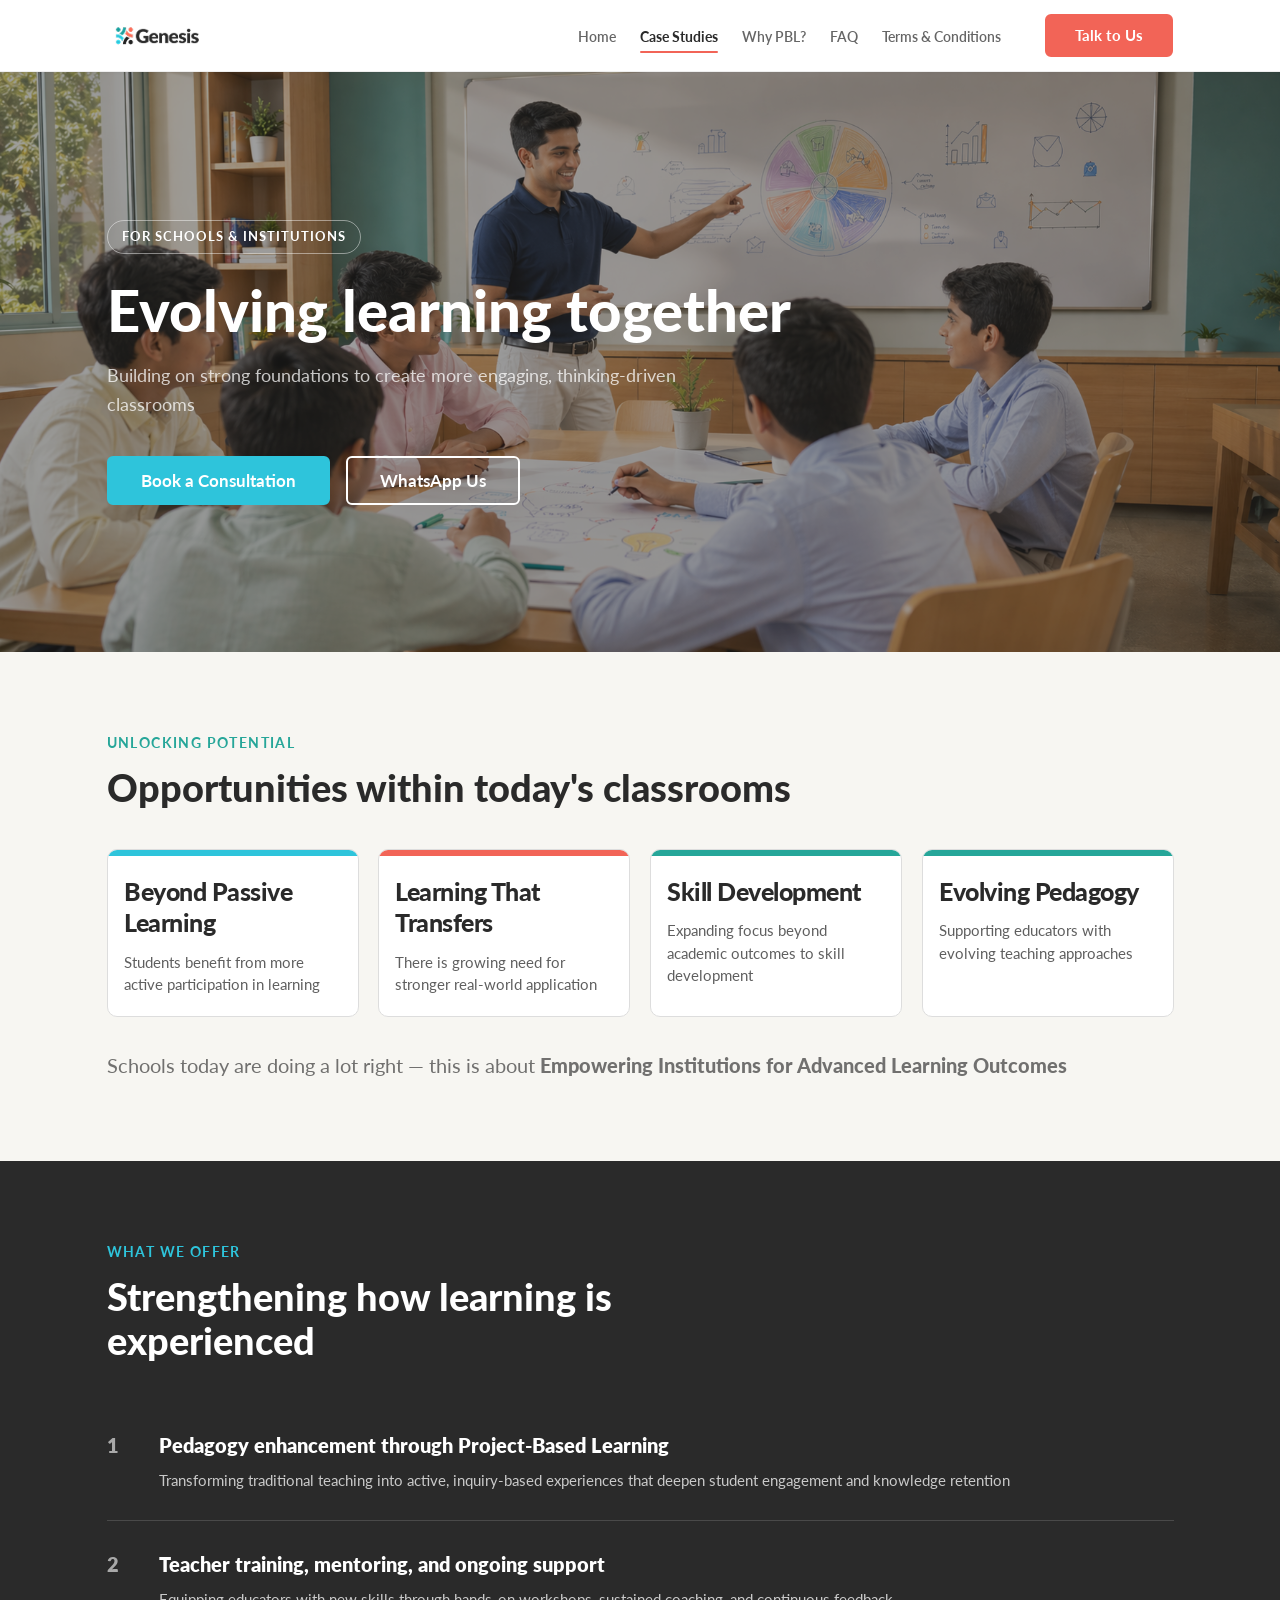
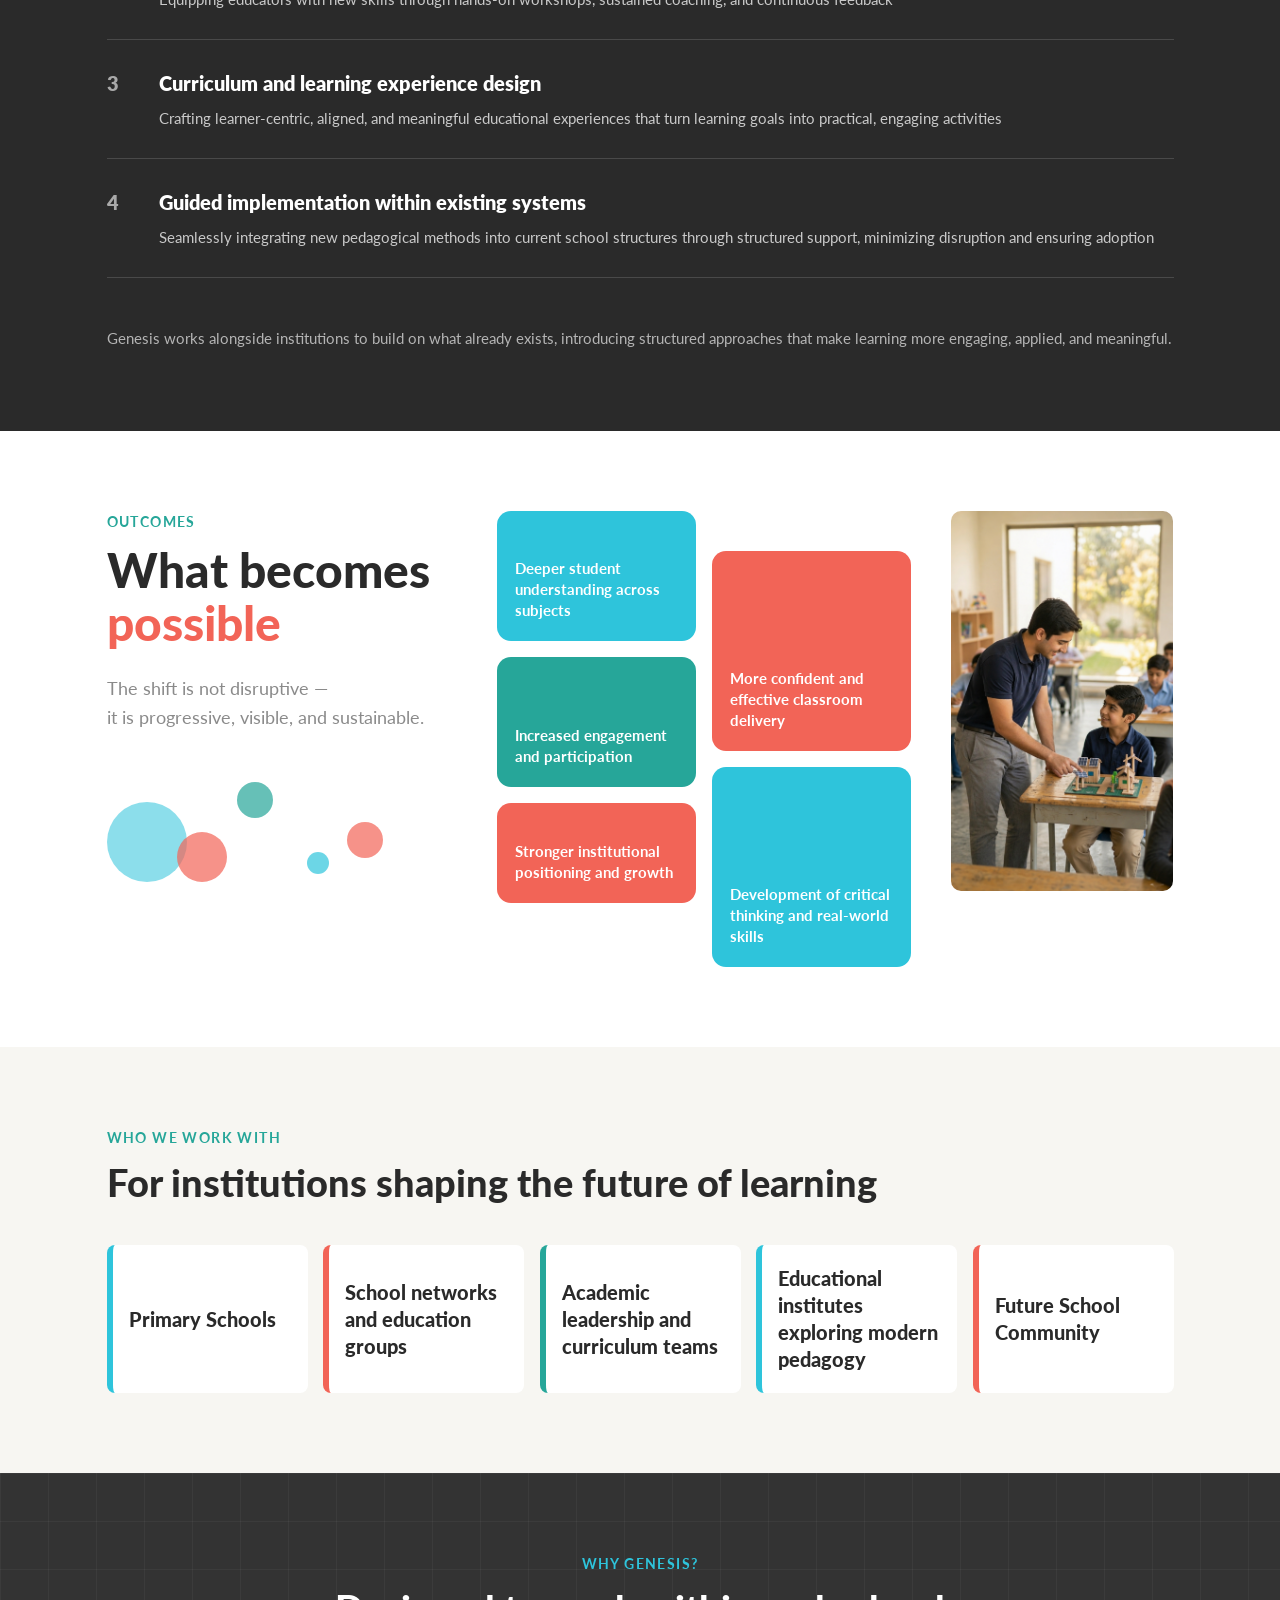
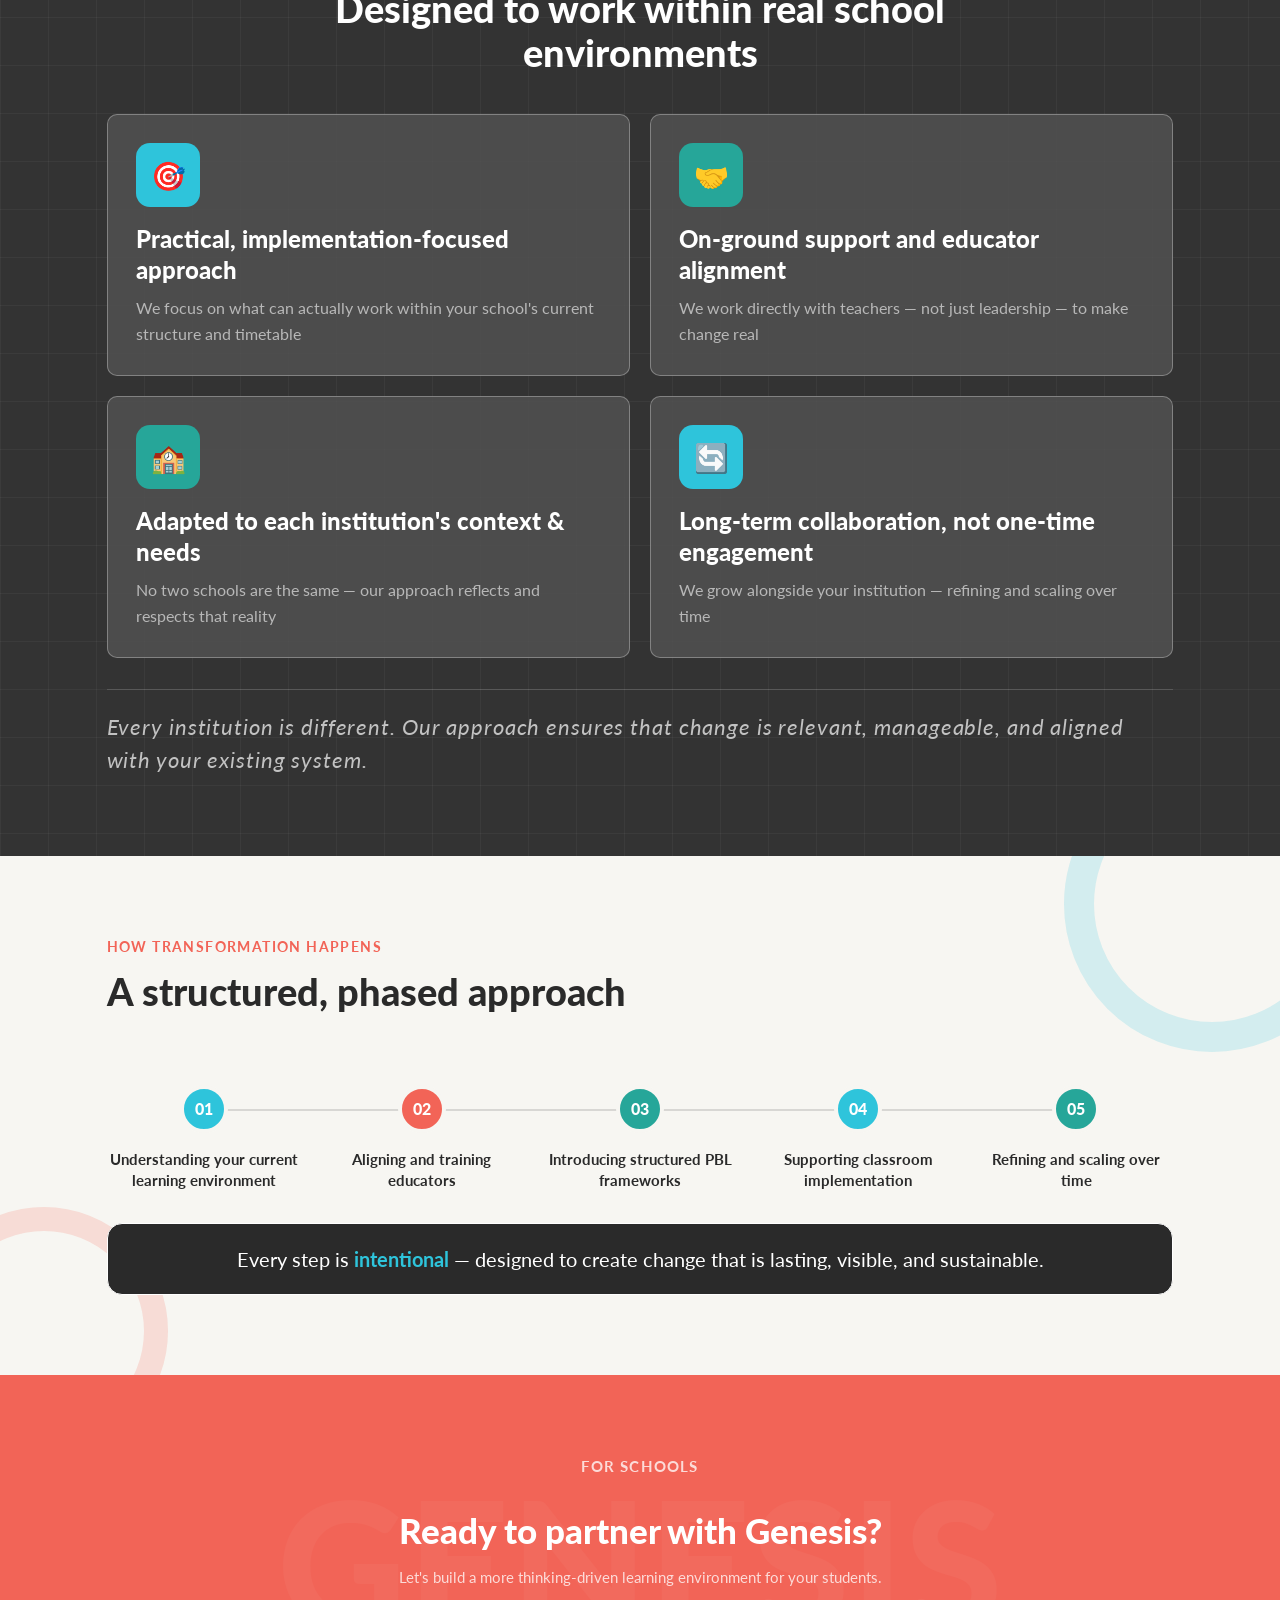
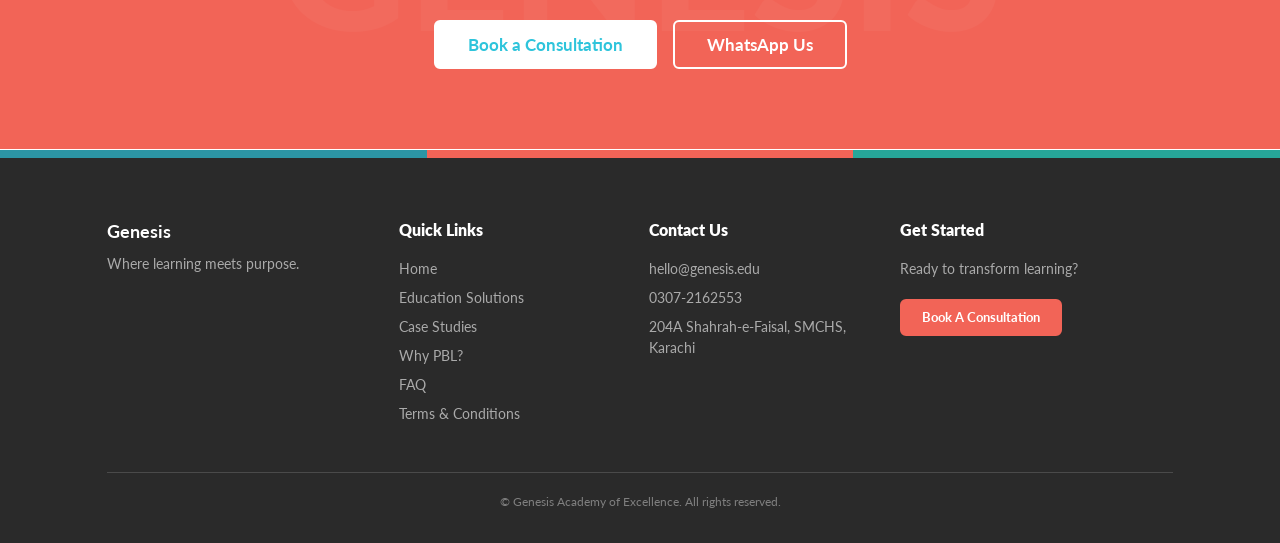
==== case-studies.html @ 592521dc "Initial commit: Genesis Education marketing site Static HTML/CSS/JS site downloaded from Hostinger d" ====
<!DOCTYPE html>
<html lang="en">
<head>
  <meta charset="UTF-8">
  <meta name="viewport" content="width=device-width, initial-scale=1">
  <title>Case Studies | Genesis Education</title>
  <meta name="description" content="See how Genesis Education partners with schools to transform learning through structured, project-based methodologies.">
  <link rel="icon" href="assets/images/favicon.svg" type="image/svg+xml">
  <link rel="preconnect" href="https://fonts.googleapis.com">
  <link rel="preconnect" href="https://fonts.gstatic.com" crossorigin>
  <link href="https://fonts.googleapis.com/css2?family=Lato:ital,wght@0,300;0,400;0,700;0,900;1,400&display=swap" rel="stylesheet">
  <link rel="stylesheet" href="css/styles.css">
</head>
<body>

<!-- ── NAVIGATION ── -->
<header class="site-header">
  <nav class="nav" aria-label="Main navigation">
    <a class="nav__logo" href="index.html"><img src="assets/images/logo.png" alt="Genesis Education" class="nav__logo-img"></a>
    <button class="nav__toggle" aria-label="Toggle navigation" aria-expanded="false">
      <span></span><span></span><span></span>
    </button>
    <ul class="nav__links">
      <li><a href="index.html">Home</a></li>
      <li><a href="case-studies.html" aria-current="page">Case Studies</a></li>
      <li><a href="why-pbl.html">Why PBL?</a></li>
      <li><a href="faq.html">FAQ</a></li>
      <li><a href="terms.html">Terms &amp; Conditions</a></li>
    </ul>
    <a class="btn btn--coral nav__cta" href="contact.html">Talk to Us</a>
  </nav>
</header>

<main>

  <!-- ── HERO ── -->
  <section class="hero">
    <img class="hero__bg" src="assets/images/case-studies-hero.jpg" alt="">
    <div class="hero__content">
      <span class="hero__badge">FOR SCHOOLS &amp; INSTITUTIONS</span>
      <h1 class="hero__title">Evolving learning together</h1>
      <p class="hero__subtitle">
        Building on strong foundations to create more engaging, thinking-driven classrooms
      </p>
      <div class="hero__actions">
        <a href="contact.html" class="btn btn--teal btn--lg">Book a Consultation</a>
        <a href="https://wa.me/923072162553" target="_blank" rel="noopener" class="btn btn--outline btn--lg">WhatsApp Us</a>
      </div>
    </div>
  </section>

  <!-- ── UNLOCKING POTENTIAL ── -->
  <section class="section section--off-white">
    <span class="overline overline--deep-teal">UNLOCKING POTENTIAL</span>
    <h2>Opportunities within today's classrooms</h2>
    <div class="unlocking-grid">
      <div class="unlocking-card">
        <div class="unlocking-card__stripe unlocking-card__stripe--teal"></div>
        <div class="unlocking-card__body">
          <h3>Beyond Passive Learning</h3>
          <p>Students benefit from more active participation in learning</p>
        </div>
      </div>
      <div class="unlocking-card">
        <div class="unlocking-card__stripe unlocking-card__stripe--coral"></div>
        <div class="unlocking-card__body">
          <h3>Learning That Transfers</h3>
          <p>There is growing need for stronger real-world application</p>
        </div>
      </div>
      <div class="unlocking-card">
        <div class="unlocking-card__stripe unlocking-card__stripe--green"></div>
        <div class="unlocking-card__body">
          <h3>Skill Development</h3>
          <p>Expanding focus beyond academic outcomes to skill development</p>
        </div>
      </div>
      <div class="unlocking-card">
        <div class="unlocking-card__stripe unlocking-card__stripe--green"></div>
        <div class="unlocking-card__body">
          <h3>Evolving Pedagogy</h3>
          <p>Supporting educators with evolving teaching approaches</p>
        </div>
      </div>
    </div>
    <p class="unlocking-caption">
      Schools today are doing a lot right — this is about <strong>Empowering Institutions for Advanced Learning Outcomes</strong>
    </p>
  </section>

  <!-- ── WHAT WE OFFER ── -->
  <section class="section section--dark">
    <span class="overline overline--teal">WHAT WE OFFER</span>
    <h2 style="color:var(--white);max-width:560px;">Strengthening how learning is experienced</h2>
    <div class="offers-list" style="margin-top:2.5rem;">
      <div class="offer-item">
        <span class="offer-item__num">1</span>
        <div>
          <p class="offer-item__title">Pedagogy enhancement through Project-Based Learning</p>
          <p class="offer-item__body">Transforming traditional teaching into active, inquiry-based experiences that deepen student engagement and knowledge retention</p>
        </div>
      </div>
      <div class="offer-item">
        <span class="offer-item__num">2</span>
        <div>
          <p class="offer-item__title">Teacher training, mentoring, and ongoing support</p>
          <p class="offer-item__body">Equipping educators with new skills through hands-on workshops, sustained coaching, and continuous feedback</p>
        </div>
      </div>
      <div class="offer-item">
        <span class="offer-item__num">3</span>
        <div>
          <p class="offer-item__title">Curriculum and learning experience design</p>
          <p class="offer-item__body">Crafting learner-centric, aligned, and meaningful educational experiences that turn learning goals into practical, engaging activities</p>
        </div>
      </div>
      <div class="offer-item">
        <span class="offer-item__num">4</span>
        <div>
          <p class="offer-item__title">Guided implementation within existing systems</p>
          <p class="offer-item__body">Seamlessly integrating new pedagogical methods into current school structures through structured support, minimizing disruption and ensuring adoption</p>
        </div>
      </div>
    </div>
    <p class="offers-footer">
      Genesis works alongside institutions to build on what already exists, introducing structured approaches that make learning more engaging, applied, and meaningful.
    </p>
  </section>

  <!-- ── OUTCOMES ── -->
  <section class="section cs-outcomes">
    <div class="cs-outcomes-grid">

      <!-- LEFT: heading + description + decorative dots -->
      <div class="cs-outcomes-intro">
        <span class="overline overline--deep-teal">OUTCOMES</span>
        <h2>What becomes</h2>
        <h2 class="text-coral">possible</h2>
        <p class="cs-outcomes-intro__sub">
          The shift is not disruptive —<br>it is progressive, visible, and sustainable.
        </p>
        <div class="cs-outcomes-dots" aria-hidden="true">
          <span class="cs-dot cs-dot--teal cs-dot--lg"></span>
          <span class="cs-dot cs-dot--coral cs-dot--md"></span>
          <span class="cs-dot cs-dot--green cs-dot--sm"></span>
          <span class="cs-dot cs-dot--teal cs-dot--xs"></span>
          <span class="cs-dot cs-dot--coral cs-dot--sm"></span>
        </div>
      </div>

      <!-- MIDDLE: 2-col staggered asymmetric tile grid -->
      <div class="cs-outcomes-tiles">
        <div class="cs-tile-col">
          <div class="cs-tile cs-tile--teal cs-tile--short">
            <p>Deeper student understanding across subjects</p>
          </div>
          <div class="cs-tile cs-tile--green cs-tile--short">
            <p>Increased engagement and participation</p>
          </div>
          <div class="cs-tile cs-tile--coral cs-tile--tiny">
            <p>Stronger institutional positioning and growth</p>
          </div>
        </div>
        <div class="cs-tile-col cs-tile-col--offset">
          <div class="cs-tile cs-tile--coral cs-tile--tall">
            <p>More confident and effective classroom delivery</p>
          </div>
          <div class="cs-tile cs-tile--teal cs-tile--tall">
            <p>Development of critical thinking and real-world skills</p>
          </div>
        </div>
      </div>

      <!-- RIGHT: photo -->
      <div class="cs-outcomes-photo">
        <img src="assets/images/outcomes-photo.jpg" alt="Students working collaboratively in a project-based learning classroom">
      </div>

    </div>
  </section>

  <!-- ── WHO WE WORK WITH ── -->
  <section class="section section--off-white">
    <span class="overline overline--deep-teal">WHO WE WORK WITH</span>
    <h2>For institutions shaping the future of learning</h2>
    <div class="who-grid">
      <div class="who-card who-card--teal">
        <h3>Primary Schools</h3>
      </div>
      <div class="who-card who-card--coral">
        <h3>School networks and education groups</h3>
      </div>
      <div class="who-card who-card--green">
        <h3>Academic leadership and curriculum teams</h3>
      </div>
      <div class="who-card who-card--teal">
        <h3>Educational institutes exploring modern pedagogy</h3>
      </div>
      <div class="who-card who-card--coral">
        <h3>Future School Community</h3>
      </div>
    </div>
  </section>

  <!-- ── WHY GENESIS? ── -->
  <section class="section wg-section">
    <div class="wg-section__inner">
      <div class="wg-section__head">
        <span class="overline overline--teal">WHY GENESIS?</span>
        <h2>Designed to work within real school environments</h2>
      </div>
      <div class="why-genesis-dark">
        <div class="wg-dark-card">
          <div class="wg-dark-icon wg-dark-icon--teal">🎯</div>
          <p class="wg-dark-card__title">Practical, implementation-focused approach</p>
          <p class="wg-dark-card__body">We focus on what can actually work within your school's current structure and timetable</p>
        </div>
        <div class="wg-dark-card">
          <div class="wg-dark-icon wg-dark-icon--green">🤝</div>
          <p class="wg-dark-card__title">On-ground support and educator alignment</p>
          <p class="wg-dark-card__body">We work directly with teachers — not just leadership — to make change real</p>
        </div>
        <div class="wg-dark-card">
          <div class="wg-dark-icon wg-dark-icon--green">🏫</div>
          <p class="wg-dark-card__title">Adapted to each institution's context &amp; needs</p>
          <p class="wg-dark-card__body">No two schools are the same — our approach reflects and respects that reality</p>
        </div>
        <div class="wg-dark-card">
          <div class="wg-dark-icon wg-dark-icon--teal">🔄</div>
          <p class="wg-dark-card__title">Long-term collaboration, not one-time engagement</p>
          <p class="wg-dark-card__body">We grow alongside your institution — refining and scaling over time</p>
        </div>
      </div>
      <p class="why-genesis-dark-footer">
        Every institution is different. Our approach ensures that change is relevant, manageable, and aligned with your existing system.
      </p>
    </div>
  </section>

  <!-- ── HOW TRANSFORMATION HAPPENS ── -->
  <section class="section phases-section">
    <span class="phases-deco phases-deco--tl" aria-hidden="true"></span>
    <span class="phases-deco phases-deco--br" aria-hidden="true"></span>
    <div class="phases-section__inner">
      <span class="overline overline--coral">HOW TRANSFORMATION HAPPENS</span>
      <h2>A structured, phased approach</h2>
      <div class="phases-timeline">
        <span class="phases-line" aria-hidden="true"></span>
        <div class="phase">
          <div class="phase__circle phase__circle--teal">01</div>
          <p class="phase__text">Understanding your current learning environment</p>
        </div>
        <div class="phase">
          <div class="phase__circle phase__circle--coral">02</div>
          <p class="phase__text">Aligning and training educators</p>
        </div>
        <div class="phase">
          <div class="phase__circle phase__circle--green">03</div>
          <p class="phase__text">Introducing structured PBL frameworks</p>
        </div>
        <div class="phase">
          <div class="phase__circle phase__circle--teal">04</div>
          <p class="phase__text">Supporting classroom implementation</p>
        </div>
        <div class="phase">
          <div class="phase__circle phase__circle--green">05</div>
          <p class="phase__text">Refining and scaling over time</p>
        </div>
      </div>
      <div class="phases-footer">
        <p>Every step is <strong>intentional</strong> — designed to create change that is lasting, visible, and sustainable.</p>
      </div>
    </div>
  </section>

  <!-- ── CTA ── -->
  <section class="cta-banner">
    <span class="cta-banner__watermark" aria-hidden="true">GENESIS</span>
    <p class="cta-banner__label">FOR SCHOOLS</p>
    <h2>Ready to partner with Genesis?</h2>
    <p>Let's build a more thinking-driven learning environment for your students.</p>
    <div class="cta-banner__actions">
      <a href="contact.html" class="btn btn--white btn--lg">Book a Consultation</a>
      <a href="https://wa.me/923072162553" target="_blank" rel="noopener" class="btn btn--outline btn--lg">WhatsApp Us</a>
    </div>
  </section>

</main>

<!-- ── FOOTER ── -->
<footer class="footer">
  <div class="footer__stripe">
    <span class="footer__stripe-teal"></span>
    <span class="footer__stripe-coral"></span>
    <span class="footer__stripe-green"></span>
  </div>
  <div class="footer__inner">
    <div class="footer__brand">
      <strong>Genesis</strong>
      <p>Where learning meets purpose.</p>
    </div>
    <div class="footer__col">
      <h4>Quick Links</h4>
      <ul>
        <li><a href="index.html">Home</a></li>
        <li><a href="education-solutions.html">Education Solutions</a></li>
        <li><a href="case-studies.html">Case Studies</a></li>
        <li><a href="why-pbl.html">Why PBL?</a></li>
        <li><a href="faq.html">FAQ</a></li>
        <li><a href="terms.html">Terms &amp; Conditions</a></li>
      </ul>
    </div>
    <div class="footer__col">
      <h4>Contact Us</h4>
      <p>hello@genesis.edu</p>
      <p><a href="tel:+923072162553">0307-2162553</a></p>
      <p>204A Shahrah-e-Faisal, SMCHS, Karachi</p>
    </div>
    <div class="footer__col">
      <h4>Get Started</h4>
      <p>Ready to transform learning?</p>
      <a href="contact.html" class="btn btn--coral">Book A Consultation</a>
    </div>
  </div>
  <div class="footer__bottom">
    <hr>
    <p>© Genesis Academy of Excellence. All rights reserved.</p>
  </div>
</footer>

<script src="js/main.js"></script>
</body>
</html>
---- css/styles.css ----
/* ============================================================
   GENESIS EDUCATION — styles.css
   ============================================================ */

@import url('https://fonts.googleapis.com/css2?family=Lato:ital,wght@0,300;0,400;0,700;0,900;1,400&display=swap');

/* ---- DESIGN TOKENS ---- */
:root {
  --coral:      #F26457;
  --teal:       #2EC4DB;
  --deep-teal:  #26A699;
  --charcoal:   #2A2A2A;
  --off-white:  #F7F6F2;
  --white:      #FFFFFF;

  --font: 'Lato', sans-serif;
  --page-pad: clamp(20px, 8.33vw, 120px);
  --nav-h: 72px;
  --ease: cubic-bezier(0.16, 1, 0.3, 1);
  --transition: 0.25s var(--ease);
  --reveal-duration: 0.7s;

  --radius-sm:   6px;
  --radius-md:   8px;
  --radius-lg:   10px;
  --radius-xl:   12px;
  --radius-pill: 20px;
}

/* ---- RESET ---- */
*, *::before, *::after { box-sizing: border-box; margin: 0; padding: 0; }
html { scroll-behavior: smooth; }
body {
  font-family: var(--font);
  color: var(--charcoal);
  background: var(--white);
  line-height: 1.5;
  -webkit-font-smoothing: antialiased;
}
img { display: block; max-width: 100%; height: auto; }
a { text-decoration: none; color: inherit; }
ul, ol { list-style: none; }
button { cursor: pointer; background: none; border: none; font-family: inherit; }

/* ---- FOCUS ---- */
:focus-visible { outline: 3px solid var(--teal); outline-offset: 3px; border-radius: 3px; }

/* ---- REDUCED MOTION ---- */
@media (prefers-reduced-motion: reduce) {
  *, *::before, *::after { animation-duration: 0.01ms !important; transition-duration: 0.01ms !important; }
  html { scroll-behavior: auto; }
}

/* ============================================================
   SCROLL REVEAL + HOVER LIFT
   One consistent motion system, shared by every page via main.js
   ============================================================ */
.reveal {
  opacity: 0;
  transform: translateY(22px);
  transition: opacity var(--reveal-duration) var(--ease), transform var(--reveal-duration) var(--ease);
  will-change: opacity, transform;
}
.reveal.is-visible { opacity: 1; transform: translateY(0); }

/* Card-style blocks: consistent lift + shadow on hover, across all pages */
.offerings-card,
.step-box,
.falls-short-card,
.homepbl__card,
.outcome-tile,
.wg-col,
.wg-dark-card,
.connect-card,
.project-step,
.cs-tile,
.unlocking-card,
.who-card,
.hiw-step,
.popular-card {
  transition: transform var(--transition), box-shadow var(--transition);
}
.offerings-card:hover,
.step-box:hover,
.falls-short-card:hover,
.homepbl__card:hover,
.outcome-tile:hover,
.wg-col:hover,
.wg-dark-card:hover,
.connect-card:hover,
.project-step:hover,
.cs-tile:hover,
.unlocking-card:hover,
.who-card:hover,
.hiw-step:hover,
.popular-card:hover {
  transform: translateY(-4px);
  box-shadow: 0 12px 28px rgba(0,0,0,0.12);
}

/* ============================================================
   TYPOGRAPHY
   ============================================================ */
h1 { font-size: clamp(2.25rem, 4.5vw, 4rem); font-weight: 900; line-height: 1.1; }
h2 { font-size: clamp(1.75rem, 3vw, 2.75rem); font-weight: 900; line-height: 1.15; }
h3 { font-size: clamp(1.25rem, 2vw, 1.75rem); font-weight: 700; line-height: 1.25; }
h4 { font-size: 1.125rem; font-weight: 800; }

.overline {
  display: block;
  font-size: 0.875rem;
  font-weight: 700;
  letter-spacing: 0.1em;
  text-transform: uppercase;
  margin-bottom: 0.75rem;
}
.overline--coral     { color: var(--coral); }
.overline--teal      { color: var(--teal); }
.overline--deep-teal { color: var(--deep-teal); }
.overline--white     { color: rgba(255,255,255,0.65); }
.overline--white-full{ color: var(--white); }

.text-coral     { color: var(--coral); }
.text-teal      { color: var(--teal); }
.text-deep-teal { color: var(--deep-teal); }
.text-white     { color: var(--white); }
.text-muted     { opacity: 0.65; }

/* ============================================================
   LAYOUT
   ============================================================ */
.container   { max-width: 1440px; margin: 0 auto; padding: 0 var(--page-pad); }
.section     { padding: 80px var(--page-pad); }
.section--sm { padding: 60px var(--page-pad); }
.section--dark      { background: var(--charcoal); }
.section--off-white { background: var(--off-white); }
.section--teal      { background: var(--teal); }

.sec-hdr { margin-bottom: 2.5rem; }
.sec-hdr__accent { width: 60px; height: 4px; border-radius: 2px; margin: 1rem 0 1.5rem; }
.sec-hdr__accent--coral { background: var(--coral); }
.sec-hdr__accent--teal  { background: var(--teal); }
.sec-hdr__accent--green { background: var(--deep-teal); }

/* ============================================================
   BUTTONS
   ============================================================ */
.btn {
  display: inline-flex;
  align-items: center;
  justify-content: center;
  padding: 0.75rem 1.75rem;
  font-family: var(--font);
  font-weight: 700;
  font-size: 0.9375rem;
  border-radius: var(--radius-sm);
  border: 2px solid transparent;
  cursor: pointer;
  transition: opacity var(--transition), transform var(--transition);
  white-space: nowrap;
  line-height: 1;
}
.btn:hover  { opacity: 0.86; transform: translateY(-1px); }
.btn:active { transform: translateY(0); opacity: 1; }

.btn--coral     { background: var(--coral);     color: var(--white); border-color: var(--coral); }
.btn--teal      { background: var(--teal);      color: var(--white); border-color: var(--teal); }
.btn--deep-teal { background: var(--deep-teal); color: var(--white); border-color: var(--deep-teal); }
.btn--charcoal  { background: var(--charcoal);  color: var(--white); border-color: var(--charcoal); }
.btn--white     { background: var(--white);     color: var(--teal);  border-color: var(--white); }
.btn--outline   { background: transparent; color: var(--white); border-color: var(--white); }
.btn--ghost     { background: rgba(255,255,255,0.1); color: var(--white); border-color: rgba(255,255,255,0.1); }
.btn--lg { padding: 0.875rem 2rem; font-size: 1.0625rem; }
.btn--sm { padding: 0.5rem 1.25rem; font-size: 0.8125rem; }

/* ============================================================
   NAVIGATION (white header)
   ============================================================ */
.site-header {
  position: sticky;
  top: 0;
  z-index: 100;
  background: var(--white);
  height: var(--nav-h);
  display: flex;
  align-items: center;
  border-bottom: 1px solid rgba(42,42,42,0.08);
  box-shadow: 0 1px 3px rgba(0,0,0,0.04);
}

.nav {
  width: 100%;
  max-width: 1440px;
  margin: 0 auto;
  padding: 0 var(--page-pad);
  display: flex;
  align-items: center;
  gap: 1.5rem;
}

.nav__logo {
  flex-shrink: 0;
  display: flex;
  align-items: center;
  padding: 0.25rem 0;
}
.nav__logo-img {
  height: 48px;
  width: auto;
  display: block;
}

.nav__links {
  display: flex;
  align-items: center;
  gap: 1.5rem;
  margin-left: auto;
}

.nav__links a {
  color: rgba(42,42,42,0.72);
  font-size: 0.875rem;
  font-weight: 600;
  transition: color var(--transition);
  position: relative;
  padding-bottom: 4px;
  white-space: nowrap;
}
.nav__links a:hover { color: var(--charcoal); }
.nav__links a::before {
  content: '';
  position: absolute;
  bottom: -4px;
  left: 0;
  right: 0;
  height: 2px;
  background: var(--teal);
  border-radius: 1px;
  transform: scaleX(0);
  transform-origin: left;
  transition: transform var(--transition);
}
.nav__links a:hover::before { transform: scaleX(1); }
.nav__links a[aria-current="page"] {
  color: var(--charcoal);
  font-weight: 700;
}
.nav__links a[aria-current="page"]::before { display: none; }
.nav__links a[aria-current="page"]::after {
  content: '';
  position: absolute;
  bottom: -4px;
  left: 0;
  right: 0;
  height: 2px;
  background: var(--coral);
  border-radius: 1px;
}

.nav__cta { margin-left: 1.25rem; flex-shrink: 0; }

.nav__toggle {
  display: none;
  flex-direction: column;
  gap: 5px;
  padding: 4px;
  margin-left: auto;
  width: 32px;
}
.nav__toggle span {
  display: block;
  height: 2px;
  background: var(--charcoal);
  border-radius: 2px;
  transition: transform var(--transition), opacity var(--transition);
}
.nav__toggle[aria-expanded="true"] span:nth-child(1) { transform: translateY(7px) rotate(45deg); }
.nav__toggle[aria-expanded="true"] span:nth-child(2) { opacity: 0; transform: scaleX(0); }
.nav__toggle[aria-expanded="true"] span:nth-child(3) { transform: translateY(-7px) rotate(-45deg); }

/* ============================================================
   FOOTER
   ============================================================ */
.footer { background: var(--charcoal); color: var(--white); }

.footer__stripe { display: flex; height: 8px; }
.footer__stripe > span { flex: 1; }
.footer__stripe-teal  { background: rgba(46,196,219,0.7); }
.footer__stripe-coral { background: var(--coral); }
.footer__stripe-green { background: var(--deep-teal); }

.footer__inner {
  display: grid;
  grid-template-columns: 1.2fr 1fr 1fr 1.3fr;
  gap: 2.5rem;
  padding: 60px var(--page-pad) 40px;
  max-width: 1440px;
  margin: 0 auto;
}
.footer__brand strong { font-size: 1.125rem; font-weight: 700; display: block; margin-bottom: 0.5rem; }
.footer__brand p      { font-size: 0.875rem; opacity: 0.6; }
.footer__col h4       { font-size: 1rem; font-weight: 800; margin-bottom: 1rem; color: var(--white); }
.footer__col li,
.footer__col p        { font-size: 0.875rem; opacity: 0.6; margin-bottom: 0.5rem; }
.footer__col a:hover  { opacity: 1; text-decoration: underline; }
.footer__col .btn     { margin-top: 0.75rem; opacity: 1; font-size: 0.8125rem; padding: 0.625rem 1.25rem; }
.footer__col .btn:hover { opacity: 0.86; transform: translateY(-1px); }

.footer__bottom { max-width: 1440px; margin: 0 auto; padding: 0 var(--page-pad) 32px; }
.footer__bottom hr  { border: none; border-top: 1px solid rgba(255,255,255,0.15); margin-bottom: 1.25rem; }
.footer__bottom p   { text-align: center; font-size: 0.75rem; opacity: 0.4; }

/* ============================================================
   HERO
   ============================================================ */
.hero {
  position: relative;
  background: var(--charcoal);
  padding: 90px var(--page-pad) 90px;
  min-height: 580px;
  display: flex;
  flex-direction: column;
  justify-content: center;
  overflow: hidden;
}
.hero--short { min-height: 420px; padding: 70px var(--page-pad); }
.hero__bg {
  position: absolute;
  inset: 0;
  width: 100%;
  height: 100%;
  object-fit: cover;
  opacity: 0.55;
  pointer-events: none;
}
.hero__content { position: relative; z-index: 1; max-width: 800px; }
.hero__badge {
  display: inline-flex;
  align-items: center;
  border: 1px solid rgba(255,255,255,0.45);
  color: var(--white);
  font-size: 0.8125rem;
  font-weight: 700;
  letter-spacing: 0.08em;
  text-transform: uppercase;
  padding: 0.375rem 0.875rem;
  border-radius: var(--radius-pill);
  margin-bottom: 1.5rem;
}
.hero__badge--teal { border-color: var(--teal); color: var(--teal); }
.hero__title { color: var(--white); margin-bottom: 1.25rem; }
.hero__subtitle {
  color: rgba(255,255,255,0.75);
  font-size: clamp(1rem, 1.4vw, 1.25rem);
  max-width: 650px;
  margin-bottom: 2.25rem;
  line-height: 1.65;
}
.hero__actions { display: flex; gap: 1rem; flex-wrap: wrap; align-items: center; }
.hero__stat-wrap { position: absolute; right: var(--page-pad); top: 50%; transform: translateY(-50%); text-align: center; z-index: 1; }
.hero__stat-num  { font-size: clamp(3.5rem, 8vw, 7.5rem); font-weight: 900; color: var(--teal); line-height: 1; }
.hero__stat-text { color: rgba(255,255,255,0.75); font-size: 0.875rem; max-width: 220px; margin: 0.5rem auto 0; line-height: 1.5; }

/* ============================================================
   HOME — THE PROBLEM
   ============================================================ */
.problem-layout {
  display: grid;
  grid-template-columns: 1fr 1fr;
  gap: 4rem;
  align-items: center;
}
.problem-col__label { font-size: 1.5625rem; font-weight: 800; margin-bottom: 1rem; }
.problem-col__label--coral { color: var(--coral); }
.problem-col__label--dark  { color: var(--charcoal); }
.problem-list { display: flex; flex-direction: column; gap: 0.5rem; padding-left: 1.25rem; border-left: 1px solid currentColor; }
.problem-list--coral { border-color: var(--coral); color: var(--charcoal); }
.problem-list--teal  { border-color: var(--teal);  color: var(--teal); }
.problem-list li { font-size: 1.375rem; font-weight: 600; padding: 0.25rem 0; position: relative; }
.problem-list li::before { content: '→'; position: absolute; left: -1.25rem; font-size: 0.875rem; top: 0.45rem; }
.problem-photo { border-radius: var(--radius-lg); overflow: hidden; height: 480px; }
.problem-photo img { width: 100%; height: 100%; object-fit: cover; }

/* ============================================================
   HOME — CORE OFFERINGS
   ============================================================ */
.offerings-card {
  background: var(--white);
  border-top: 15px solid var(--coral);
  border-radius: var(--radius-xl);
  padding: 2.5rem;
  text-align: center;
  max-width: 1200px;
  margin: 2rem auto 0;
}
.offerings-card h3 { font-size: 1.6875rem; font-weight: 900; margin-bottom: 1rem; }
.offerings-card p  { font-size: 1.25rem; color: rgba(42,42,42,0.72); max-width: 560px; margin: 0 auto 1.5rem; line-height: 1.6; }

/* ============================================================
   HOME — HOW LEARNING WORKS
   ============================================================ */
.learning-steps {
  display: flex;
  gap: 0;
  flex-wrap: wrap;
  justify-content: center;
  margin-top: 2rem;
}
.step-box {
  flex: 1 1 160px;
  min-width: 140px;
  max-width: 200px;
  height: 140px;
  border-radius: var(--radius-md);
  display: flex;
  flex-direction: column;
  align-items: center;
  justify-content: center;
  gap: 0.5rem;
  text-align: center;
  padding: 1rem;
  color: var(--white);
  position: relative;
}
.step-box__num  { font-size: 1.375rem; font-weight: 700; }
.step-box__desc { font-size: 0.8125rem; opacity: 0.92; line-height: 1.35; }
.step-box--coral { background: var(--coral); }
.step-box--teal  { background: var(--teal); }
.step-box--green { background: var(--deep-teal); }
.step-arrow { display: flex; align-items: center; color: rgba(255,255,255,0.5); font-size: 1.25rem; padding: 0 0.25rem; }

/* ============================================================
   HOME — TRADITIONAL LEARNING FALLS SHORT
   ============================================================ */
.falls-short-grid {
  display: grid;
  grid-template-columns: repeat(4, 1fr);
  gap: 1.25rem;
  margin-top: 2.5rem;
}
.falls-short-card {
  background: #FFF5F4;
  border-left: 5px solid var(--coral);
  border-radius: var(--radius-md);
  padding: 1.25rem 1rem;
  min-height: 140px;
  display: flex;
  align-items: center;
}
.falls-short-card p { font-size: 1.25rem; font-weight: 700; color: var(--charcoal); opacity: 0.75; line-height: 1.4; }

/* ============================================================
   HOME — WHY PBL? 3-CARDS
   ============================================================ */
.pbl-stripe-top {
  display: flex;
  height: 6px;
}
.pbl-stripe-top span { flex: 1; }

.pbl-cards {
  display: grid;
  grid-template-columns: repeat(3, 1fr);
  gap: 0;
  align-items: start;
  margin-top: 0;
}
.pbl-card {
  border-radius: 18px;
  padding: 2rem 1.5rem 1.75rem;
  color: var(--white);
  display: flex;
  flex-direction: column;
  min-height: 460px;
}
.pbl-card--teal    { background: var(--teal); }
.pbl-card--coral   { background: var(--coral); margin-top: 2.5rem; }
.pbl-card--green   { background: var(--deep-teal); }
.pbl-card__num     { font-size: 4.5rem; font-weight: 900; opacity: 0.15; line-height: 1; }
.pbl-card__divider { height: 1px; background: rgba(255,255,255,0.2); margin: 1.5rem 0; }
.pbl-card__title   { font-size: 1rem; font-weight: 900; line-height: 1.4; margin-bottom: 0.75rem; }
.pbl-card__body    { font-size: 0.8125rem; opacity: 0.82; line-height: 1.65; }

.pbl-section-btn { margin-top: 3rem; }

/* ============================================================
   HOME — OUR PHILOSOPHY
   ============================================================ */
.philosophy-layout {
  display: grid;
  grid-template-columns: 1fr 1fr;
  gap: 4rem;
  align-items: center;
}
.philosophy-left-bar {
  border-left: 9px solid var(--deep-teal);
  padding-left: 2rem;
}
.philosophy-photo { border-radius: var(--radius-lg); overflow: hidden; height: 334px; }
.philosophy-photo img { width: 100%; height: 100%; object-fit: cover; }

/* ============================================================
   HOME — LEARNING OUTCOMES
   ============================================================ */
.outcomes-grid {
  display: grid;
  grid-template-columns: repeat(2, 1fr);
  gap: 1.25rem;
  margin-top: 2.5rem;
}
.outcome-tile {
  background: rgba(255,255,255,0.51);
  border-radius: 15px;
  padding: 1.5rem 1.25rem;
  display: flex;
  flex-direction: column;
  gap: 0.25rem;
}
.outcome-tile--full { grid-column: 1 / -1; }
.outcome-tile__icon { width: 65px; height: 61px; border-radius: var(--radius-md); margin-bottom: 0.75rem; }
.outcome-tile__icon--green { background: var(--deep-teal); }
.outcome-tile__icon--coral { background: var(--coral); }
.outcome-tile__icon--teal  { background: var(--teal); }
.outcome-tile__title { font-size: 1.25rem; font-weight: 700; color: var(--white); }
.outcome-tile__body  { font-size: 0.875rem; color: rgba(255,255,255,0.7); font-weight: 700; line-height: 1.5; }

/* ============================================================
   HOME — INSTITUTIONAL IMPACT
   ============================================================ */
.impact-layout {
  display: grid;
  grid-template-columns: 1fr 1.6fr;
  gap: 5rem;
  align-items: start;
}
.impact-italic { font-style: italic; font-size: 0.875rem; line-height: 1.7; margin-bottom: 1.5rem; }
.impact-stat { margin-bottom: 1.25rem; display: flex; align-items: baseline; gap: 0.75rem; }
.impact-stat__num   { font-size: 2rem; font-weight: 900; line-height: 1; }
.impact-stat__label { font-size: 0.875rem; opacity: 0.85; }
.impact-stat--teal  .impact-stat__num { color: var(--teal); }
.impact-stat--coral .impact-stat__num { color: var(--coral); }
.impact-stat--green .impact-stat__num { color: var(--deep-teal); }
.impact-items { border-top: 1px solid rgba(42,42,42,0.08); }
.impact-item {
  display: grid;
  grid-template-columns: 24px 3px 1fr;
  gap: 0.75rem 1rem;
  align-items: start;
  padding: 1.25rem 0;
  border-bottom: 1px solid rgba(42,42,42,0.07);
}
.impact-item__ord  { font-size: 0.6875rem; font-weight: 700; }
.impact-item__bar  { width: 3px; min-height: 72px; border-radius: 2px; }
.impact-item__text { font-size: 1.375rem; font-weight: 700; color: var(--charcoal); line-height: 1.35; }
.impact-item--teal  .impact-item__ord, .impact-item--teal  .impact-item__bar  { color: var(--teal); background: var(--teal); }
.impact-item--coral .impact-item__ord, .impact-item--coral .impact-item__bar  { color: var(--coral); background: var(--coral); }
.impact-item--green .impact-item__ord, .impact-item--green .impact-item__bar  { color: var(--deep-teal); background: var(--deep-teal); }

/* ============================================================
   HOME — WHY GENESIS 4-COLUMN
   ============================================================ */
.why-genesis-grid { display: grid; grid-template-columns: repeat(4, 1fr); }
.wg-col {
  padding: 2rem 1.75rem 2.5rem;
  min-height: 408px;
  display: flex;
  flex-direction: column;
  position: relative;
  overflow: hidden;
}
.wg-col--teal  { background: var(--teal); }
.wg-col--coral { background: var(--coral); }
.wg-col--green { background: var(--deep-teal); }
.wg-col--dark  { background: var(--charcoal); }
.wg-col__label    { font-size: 0.625rem; font-weight: 700; letter-spacing: 0.06em; text-transform: uppercase; color: rgba(255,255,255,0.5); }
.wg-col__accent   { width: 40px; height: 3px; background: rgba(255,255,255,0.4); border-radius: 2px; margin: 0.625rem 0 1rem; }
.wg-col__title    { font-size: 2.25rem; font-weight: 900; color: var(--white); line-height: 1.1; margin-bottom: 1rem; }
.wg-col__body     { font-size: 0.875rem; color: rgba(255,255,255,0.82); line-height: 1.6; }
.wg-col__num      { font-size: 0.6875rem; font-weight: 700; color: rgba(255,255,255,0.35); letter-spacing: 0.04em; margin-top: auto; padding-top: 1.5rem; }
.wg-col__watermark {
  position: absolute; bottom: 0; left: 0;
  font-size: clamp(7rem, 14vw, 12.5rem);
  font-weight: 900; color: rgba(255,255,255,0.07);
  line-height: 1; pointer-events: none;
}
.wg-cta-bar {
  background: var(--white);
  padding: 1.125rem var(--page-pad);
  display: flex;
  align-items: center;
  justify-content: flex-end;
  gap: 1rem;
}

/* ============================================================
   HOME — SAMPLE PROJECT
   ============================================================ */
.sample-layout {
  display: grid;
  grid-template-columns: 1fr 1.15fr;
  gap: 5rem;
  align-items: start;
}
.skill-pills { display: flex; gap: 0.5rem; flex-wrap: wrap; margin: 1.25rem 0; }
.skill-pill {
  display: flex;
  align-items: center;
  gap: 0;
  border-radius: 14px;
  font-size: 0.6875rem;
  font-weight: 700;
  color: var(--white);
  overflow: hidden;
  height: 28px;
}
.skill-pill__bar { width: 4px; height: 28px; flex-shrink: 0; }
.skill-pill__text { padding: 0 0.625rem 0 0.5rem; }
.skill-pill--teal  .skill-pill__bar  { background: var(--teal); }
.skill-pill--teal  { background: rgba(46,196,219,0.5); }
.skill-pill--coral .skill-pill__bar  { background: var(--coral); }
.skill-pill--coral { background: rgba(242,100,87,0.5); }
.skill-pill--green .skill-pill__bar  { background: var(--deep-teal); }
.skill-pill--green { background: rgba(38,166,153,0.5); }

.project-caption { font-size: 0.875rem; opacity: 0.7; line-height: 1.6; margin-top: 1rem; border-left: 3px solid var(--teal); padding-left: 0.875rem; }

.project-steps { display: flex; flex-direction: column; gap: 0; }
.project-step {
  display: grid;
  grid-template-columns: 48px 36px 1fr;
  gap: 0.875rem;
  align-items: center;
  padding: 1rem;
  border-radius: var(--radius-md);
  margin-bottom: 2px;
}
.project-step:nth-child(odd)  { background: var(--white); }
.project-step:nth-child(even) { background: rgba(247,246,242,0); }
.project-step__badge {
  width: 48px; height: 48px; border-radius: 10px;
  display: flex; align-items: center; justify-content: center;
  font-weight: 900; font-size: 0.875rem; color: var(--white);
  flex-shrink: 0;
}
.badge--teal  { background: var(--teal); }
.badge--coral { background: var(--coral); }
.badge--dark  { background: var(--charcoal); }
.badge--green { background: var(--deep-teal); }
.project-step__emoji { font-size: 1.375rem; }
.project-step__title { font-size: 1rem; font-weight: 900; color: var(--charcoal); }
.project-step__desc  { font-size: 0.8125rem; color: var(--charcoal); line-height: 1.5; grid-column: 3; grid-row: 2; }

/* ============================================================
   HOME — BLOG CARDS
   ============================================================ */
.blog-cards {
  display: grid;
  grid-template-columns: repeat(3, 1fr);
  gap: 1.5rem;
  margin-top: 2.5rem;
}
.blog-card { border-radius: var(--radius-lg); overflow: hidden; }
.blog-card__img { height: 170px; background: #e8e8e8; overflow: hidden; }
.blog-card__img img { width: 100%; height: 100%; object-fit: cover; border-radius: var(--radius-lg) var(--radius-lg) 0 0; }
.blog-card__meta { background: var(--charcoal); padding: 0.75rem 1rem 0; }
.blog-card__tag {
  display: inline-block;
  padding: 0.25rem 0.625rem;
  border-radius: 10px;
  font-size: 0.9375rem;
  font-weight: 900;
  color: var(--white);
}
.blog-card__tag--teal  { background: var(--teal); }
.blog-card__tag--green { background: var(--deep-teal); }
.blog-card__tag--coral { background: var(--coral); }
.blog-card__body { background: var(--charcoal); padding: 0.75rem 1rem 1rem; }
.blog-card__title   { font-size: 0.9375rem; font-weight: 700; color: var(--charcoal); background: var(--white); padding: 0.75rem; border-radius: var(--radius-md); margin-bottom: 0.625rem; }
.blog-card__excerpt { font-size: 0.9375rem; color: rgba(0,0,0,0.65); background: var(--charcoal); color: rgba(255,255,255,0.65); margin-bottom: 0.5rem; }
.blog-card__link    { font-size: 0.9375rem; font-weight: 700; color: rgba(46,196,219,0.9); }

/* ============================================================
   HOME — CTA BANNER
   ============================================================ */
.cta-banner {
  background: var(--coral);
  padding: 80px var(--page-pad);
  text-align: center;
  position: relative;
  overflow: hidden;
}
.cta-banner__watermark {
  position: absolute;
  left: 50%;
  top: 50%;
  transform: translate(-50%, -50%);
  font-size: clamp(4rem, 14vw, 12.5rem);
  font-weight: 900;
  color: rgba(255,255,255,0.04);
  white-space: nowrap;
  pointer-events: none;
  line-height: 1;
}
.cta-banner__label { font-size: 1rem; font-weight: 700; letter-spacing: 0.08em; color: var(--white); margin-bottom: 1rem; }
.cta-banner h2     { font-size: clamp(1.5rem, 2.75vw, 2.25rem); font-weight: 900; color: var(--white); margin-bottom: 1rem; }
.cta-banner p      { font-size: 0.9375rem; color: rgba(255,255,255,0.77); margin-bottom: 2rem; }
.cta-banner__actions { display: flex; gap: 1rem; justify-content: center; flex-wrap: wrap; position: relative; z-index: 1; }

/* ============================================================
   CASE STUDIES PAGE
   ============================================================ */
.unlocking-grid {
  display: grid;
  grid-template-columns: repeat(4, 1fr);
  gap: 1.25rem;
  margin-top: 2.5rem;
}
.unlocking-card {
  background: var(--white);
  border: 1px solid #ddd;
  border-radius: var(--radius-lg);
  overflow: hidden;
  padding-bottom: 1.25rem;
}
.unlocking-card__stripe { height: 6px; width: 100%; }
.unlocking-card__stripe--teal  { background: var(--teal); }
.unlocking-card__stripe--coral { background: var(--coral); }
.unlocking-card__stripe--green { background: var(--deep-teal); }
.unlocking-card__body { padding: 1.25rem 1rem 0; }
.unlocking-card h3    { font-size: 1.5625rem; font-weight: 900; color: var(--charcoal); margin-bottom: 0.75rem; letter-spacing: -0.02em; }
.unlocking-card p     { font-size: 0.9375rem; opacity: 0.75; line-height: 1.5; }
.unlocking-caption { font-size: 1.25rem; margin-top: 2rem; color: var(--charcoal); opacity: 0.65; line-height: 1.6; }
.unlocking-caption strong { font-weight: 900; opacity: 1; color: var(--charcoal); }

.offers-list { display: flex; flex-direction: column; }
.offer-item {
  display: grid;
  grid-template-columns: 2rem 1fr;
  gap: 1.25rem;
  align-items: start;
  padding: 1.75rem 0;
  border-bottom: 1px solid rgba(255,255,255,0.15);
}
.offer-item__num   { font-size: 1.25rem; font-weight: 800; color: var(--white); opacity: 0.6; }
.offer-item__title { font-size: 1.25rem; font-weight: 800; color: var(--white); margin-bottom: 0.5rem; }
.offer-item__body  { font-size: 0.9375rem; color: rgba(255,255,255,0.75); line-height: 1.6; }
.offers-footer { margin-top: 1.5rem; padding-top: 1.5rem; font-size: 0.9375rem; color: rgba(255,255,255,0.65); line-height: 1.7; }

.cs-outcomes-layout {
  display: grid;
  grid-template-columns: 1fr 1fr;
  gap: 4rem;
  align-items: start;
}
.cs-outcome-tiles { display: flex; flex-direction: column; gap: 0.875rem; }
.cs-outcome-tile { border-radius: 14px; padding: 1.25rem 1rem; color: var(--white); position: relative; overflow: hidden; }
.cs-outcome-tile--teal  { background: var(--teal); }
.cs-outcome-tile--coral { background: var(--coral); }
.cs-outcome-tile--green { background: var(--deep-teal); }
.cs-outcome-tile p      { font-size: 0.875rem; font-weight: 700; line-height: 1.5; }
.cs-outcomes-photo { border-radius: var(--radius-lg); overflow: hidden; height: 375px; }
.cs-outcomes-photo img { width: 100%; height: 100%; object-fit: cover; }

.who-grid {
  display: grid;
  grid-template-columns: repeat(5, 1fr);
  gap: 1rem;
  margin-top: 2.5rem;
}
.who-card {
  background: var(--white);
  border-radius: var(--radius-md);
  padding: 1.25rem 1rem;
  min-height: 104px;
  display: flex;
  align-items: center;
}
.who-card--teal  { border-left: 6px solid var(--teal); }
.who-card--coral { border-left: 6px solid var(--coral); }
.who-card--green { border-left: 6px solid var(--deep-teal); }
.who-card h3 { font-size: 1.25rem; font-weight: 900; color: var(--charcoal); line-height: 1.35; }

.why-genesis-dark { display: grid; grid-template-columns: repeat(2, 1fr); gap: 1.25rem; }
.wg-dark-card {
  background: #525252;
  border: 1px solid rgba(255,255,255,0.3);
  border-radius: var(--radius-lg);
  padding: 1.75rem;
  color: var(--white);
}
.wg-dark-icon {
  width: 64px; height: 64px; border-radius: 14px;
  display: flex; align-items: center; justify-content: center;
  font-size: 1.75rem; margin-bottom: 1rem;
}
.wg-dark-icon--teal  { background: var(--teal); }
.wg-dark-icon--green { background: var(--deep-teal); }
.wg-dark-card__title { font-size: 1.5rem; font-weight: 900; margin-bottom: 0.625rem; line-height: 1.3; }
.wg-dark-card__body  { font-size: 1rem; opacity: 0.6; line-height: 1.6; }
.why-genesis-dark-footer { margin-top: 2rem; padding: 1.25rem 0 0; border-top: 1px solid rgba(255,255,255,0.15); font-size: 1.375rem; color: rgba(255,255,255,0.7); font-style: italic; letter-spacing: 0.04em; }

.phases-section { position: relative; overflow: hidden; }
.phases-section__bg { position: absolute; inset: 0; width: 100%; height: 100%; object-fit: cover; opacity: 0.25; pointer-events: none; }
.phases-section__inner { position: relative; z-index: 1; }
.phases-timeline {
  display: grid;
  grid-template-columns: repeat(5, 1fr);
  gap: 1.5rem;
  margin: 2.5rem 0 2rem;
}
.phase { text-align: center; }
.phase__num  { font-size: 1.25rem; font-weight: 900; margin-bottom: 0.625rem; }
.phase__text { font-size: 1.0625rem; font-weight: 700; color: var(--charcoal); line-height: 1.4; }
.phases-footer {
  background: var(--charcoal);
  border: 1px solid var(--white);
  border-radius: 15px;
  padding: 1.25rem 2rem;
  text-align: center;
}
.phases-footer p { font-size: 1.25rem; color: var(--white); }
.phases-footer strong { color: var(--teal); font-weight: 700; }

/* ============================================================
   WHY PBL PAGE
   ============================================================ */
.problem-band { background: var(--teal); padding: 1.5rem var(--page-pad) 0; }
.problem-band .overline { color: rgba(255,255,255,0.65); }
.problem-band h2 { color: var(--white); margin-bottom: 0; }

.breakdown-grid {
  display: grid;
  grid-template-columns: 1fr 1fr;
  gap: 0 2rem;
}
.breakdown-item {
  display: flex;
  align-items: flex-start;
  gap: 1rem;
  padding: 1.25rem 0;
  border-bottom: 1px solid rgba(42,42,42,0.07);
}
.breakdown-item__bar { width: 4px; min-height: 58px; border-radius: 2px; flex-shrink: 0; margin-top: 0.25rem; }
.breakdown-item--coral .breakdown-item__bar { background: var(--coral); }
.breakdown-item--teal  .breakdown-item__bar { background: var(--teal); }
.breakdown-item--green .breakdown-item__bar { background: var(--deep-teal); }
.breakdown-item__text  { font-size: 1.125rem; font-weight: 700; color: var(--charcoal); line-height: 1.4; }

.lti-panels {
  display: grid;
  grid-template-columns: repeat(2, 1fr);
  gap: 1.5rem;
  margin-top: 2rem;
}
.lti-panel { padding: 1.75rem; color: var(--white); }
.lti-panel--coral { background: var(--coral); }
.lti-panel--green { background: var(--deep-teal); }
.lti-panel--teal  { background: var(--teal); }
.lti-panel--dark  { background: var(--coral); }
.lti-panel__emoji { font-size: 2.25rem; margin-bottom: 0.75rem; }
.lti-panel__badge { font-size: 0.625rem; font-weight: 700; letter-spacing: 0.06em; opacity: 0.6; text-transform: uppercase; margin-bottom: 0.5rem; }
.lti-panel__title { font-size: 1.0625rem; font-weight: 700; line-height: 1.4; }

.shift-rows { display: flex; flex-direction: column; gap: 1rem; margin-top: 1.5rem; }
.shift-row {
  background: var(--teal);
  border: 2px solid var(--white);
  border-radius: var(--radius-md);
  padding: 1.125rem 2.5rem;
  display: grid;
  grid-template-columns: 1fr 60px 1fr;
  align-items: center;
}
.shift-row__from, .shift-row__to { font-size: 1.375rem; font-weight: 700; color: var(--white); }
.shift-row__arrow { font-size: 2rem; color: var(--white); text-align: center; }

.unlocks-grid {
  display: grid;
  grid-template-columns: 1fr 1fr;
  gap: 2.5rem 5rem;
  margin-top: 2.5rem;
  position: relative;
  z-index: 1;
}

/* Decorative circles in "What this unlocks" — top-right */
.unlocks-section { position: relative; overflow: hidden; }
.unlocks-deco {
  position: absolute;
  border-radius: 50%;
  pointer-events: none;
  z-index: 0;
}
.unlocks-deco--lg {
  width: 410px; height: 410px;
  top: -120px; right: -80px;
  background: radial-gradient(circle, rgba(242,100,87,0.32) 0%, rgba(242,100,87,0) 70%);
}
.unlocks-deco--sm {
  width: 240px; height: 240px;
  top: -40px; right: 40px;
  background: radial-gradient(circle, rgba(46,196,219,0.28) 0%, rgba(46,196,219,0) 70%);
}
.unlock-item__num   { font-size: 5rem; font-weight: 900; line-height: 1; margin-bottom: 0.25rem; }
.unlock-item__title { font-size: 1.375rem; font-weight: 900; color: var(--charcoal); margin-bottom: 0.5rem; }
.unlock-item__body  { font-size: 1rem; color: var(--charcoal); opacity: 0.65; line-height: 1.6; }

.pbl-compare {
  display: grid;
  grid-template-columns: 1fr 1fr;
  border-radius: var(--radius-lg);
  overflow: hidden;
  margin-top: 2rem;
}
.pbl-compare__col { padding: 2rem; }
.pbl-compare__col--dark  { background: rgba(0,0,0,0.08); }
.pbl-compare__col--green { background: var(--deep-teal); }
.pbl-compare__hdr  { font-size: 1.0625rem; font-weight: 900; opacity: 0.82; letter-spacing: -0.02em; color: var(--white); margin-bottom: 1.5rem; padding-bottom: 0.75rem; border-bottom: 1px solid rgba(255,255,255,0.2); }
.pbl-compare__item {
  display: flex; align-items: flex-start; gap: 0.75rem;
  padding: 0.75rem 0; border-bottom: 1px solid rgba(255,255,255,0.12);
  font-size: 0.9375rem; color: var(--white); line-height: 1.4;
}
.pbl-compare__item:last-child { border-bottom: none; }
.pbl-compare__item::before { content: '▸'; flex-shrink: 0; margin-top: 1px; }

.hiw-layout {
  display: grid;
  grid-template-columns: 1fr 1.1fr;
  gap: 4rem;
  align-items: start;
}
.hiw-steps { display: flex; flex-direction: column; gap: 1.25rem; }
.hiw-step  { display: grid; grid-template-columns: 63px 1fr; gap: 1.25rem; align-items: center; }
.hiw-step__circle {
  width: 63px; height: 63px; border-radius: 50%;
  display: flex; align-items: center; justify-content: center;
  font-size: 1.5rem; font-weight: 900; color: var(--white); flex-shrink: 0;
}
.hiw-step__circle--teal  { background: var(--teal); }
.hiw-step__circle--coral { background: var(--coral); }
.hiw-step__circle--green { background: var(--deep-teal); }
.hiw-step__circle--dark  { background: var(--charcoal); }
.hiw-step__text { font-size: 1.5rem; font-weight: 900; color: var(--charcoal); }
.hiw-footer {
  background: var(--charcoal); border-radius: var(--radius-md);
  padding: 1.25rem 2rem; margin-top: 1.5rem;
}
.hiw-footer p      { font-size: 1.375rem; font-weight: 900; color: var(--white); }
.hiw-footer strong { color: var(--teal); }
.hiw-photo { border-radius: var(--radius-lg); overflow: hidden; height: 382px; }
.hiw-photo img { width: 100%; height: 100%; object-fit: cover; }

.approach-layout {
  display: grid;
  grid-template-columns: 1fr 1.1fr;
  gap: 4rem;
  align-items: start;
}
.approach-heading .h1 { font-size: clamp(3rem, 6vw, 4.5rem); line-height: 1.05; }
.approach-heading p   { font-style: italic; font-size: 1rem; margin-top: 1rem; line-height: 1.65; opacity: 0.7; }
.approach-flow { display: flex; gap: 0.625rem; align-items: center; margin-top: 2rem; flex-wrap: wrap; }
.approach-flow span  { font-size: 1.125rem; font-weight: 900; }
.approach-flow .arrow{ font-size: 1.125rem; font-weight: 700; color: var(--charcoal); }
.approach-list { display: flex; flex-direction: column; }
.approach-item { display: grid; grid-template-columns: 30px 1fr; gap: 1rem; align-items: baseline; padding: 1.25rem 0; border-bottom: 1px solid rgba(42,42,42,0.24); }
.approach-item:last-child { border-bottom: none; }
.approach-item__num   { font-size: 0.8125rem; font-weight: 700; }
.approach-item__text  { font-size: 1.375rem; font-weight: 900; color: var(--charcoal); line-height: 1.35; }

/* ============================================================
   FAQ PAGE
   ============================================================ */
.faq-hero {
  display: grid;
  grid-template-columns: 1fr 1fr;
  min-height: 400px;
}
.faq-hero__left  { background: var(--off-white); padding: 80px var(--page-pad) 60px; }
.faq-hero__right { background: var(--deep-teal); padding: 80px 3rem 60px; position: relative; overflow: hidden; }
.faq-hero__watermark {
  position: absolute; right: -10px; top: 0;
  font-size: 17.5rem; font-weight: 900;
  color: rgba(255,255,255,0.06); line-height: 1;
  pointer-events: none;
}
.faq-hero__right-text { font-size: 1.125rem; color: rgba(255,255,255,0.7); line-height: 1.65; margin-bottom: 1.25rem; max-width: 440px; }
.faq-hero__right-note { font-style: italic; font-size: 0.9375rem; color: rgba(255,255,255,0.5); }

.faq-table-section { background: var(--white); }
.faq-hdr {
  display: grid;
  grid-template-columns: 260px 1fr 320px;
  gap: 1rem;
  padding: 0.75rem 1rem 0.75rem 96px;
  font-size: 0.625rem;
  font-weight: 700;
  letter-spacing: 0.06em;
  color: rgba(42,42,42,0.3);
  border-bottom: 1px solid rgba(42,42,42,0.12);
}
.faq-row {
  display: grid;
  grid-template-columns: 260px 1fr 320px;
  gap: 1rem;
  align-items: start;
  padding: 1.5rem 1rem 1.5rem 80px;
  border-bottom: 1px solid rgba(42,42,42,0.07);
}
.faq-row:nth-child(even) { background: var(--off-white); }
.faq-row__meta { padding-left: 0.5rem; position: relative; }
.faq-row__bar  { position: absolute; left: 0; top: 0; bottom: 0; width: 3px; border-radius: 2px; }
.faq-row__num  { font-size: 1.75rem; font-weight: 900; line-height: 1; margin-bottom: 0.375rem; }
.faq-row__cat  { font-size: 0.75rem; font-weight: 700; line-height: 1.5; }
.faq-row__q    { font-size: 1.125rem; font-weight: 700; color: var(--charcoal); line-height: 1.4; }
.faq-row__a    { font-size: 0.8125rem; color: rgba(42,42,42,0.78); line-height: 1.65; }
.faq-row--teal  .faq-row__num, .faq-row--teal  .faq-row__cat { color: var(--teal); }
.faq-row--teal  .faq-row__bar { background: var(--teal); }
.faq-row--coral .faq-row__num, .faq-row--coral .faq-row__cat { color: var(--coral); }
.faq-row--coral .faq-row__bar { background: var(--coral); }
.faq-row--green .faq-row__num, .faq-row--green .faq-row__cat { color: var(--deep-teal); }
.faq-row--green .faq-row__bar { background: var(--deep-teal); }

.faq-cta {
  background: var(--charcoal);
  padding: 60px var(--page-pad);
  text-align: center;
  position: relative;
  overflow: hidden;
}
.faq-cta__deco {
  position: absolute;
  border-radius: 50%;
  pointer-events: none;
  z-index: 0;
}
.faq-cta__deco--tr {
  width: 220px; height: 220px;
  top: -52px; right: -52px;
  background: radial-gradient(circle, rgba(46,196,219,0.22) 0%, rgba(46,196,219,0) 70%);
}
.faq-cta__deco--bl {
  width: 100px; height: 100px;
  bottom: 28px; left: 37px;
  background: radial-gradient(circle, rgba(242,100,87,0.25) 0%, rgba(242,100,87,0) 70%);
}
.faq-cta h2  { font-size: 2.625rem; font-weight: 900; color: var(--white); margin-bottom: 0.75rem; }
.faq-cta p   { font-size: 0.9375rem; color: rgba(255,255,255,0.45); margin-bottom: 2rem; }
.faq-cta__actions { display: flex; gap: 1rem; justify-content: center; position: relative; z-index: 1; }

/* ============================================================
   TERMS PAGE
   ============================================================ */
.terms-hero {
  background: var(--charcoal);
  padding: 60px var(--page-pad);
  text-align: center;
}
.terms-hero__badge { display: inline-block; color: var(--teal); font-size: 1rem; font-weight: 700; letter-spacing: 0.08em; text-transform: uppercase; margin-bottom: 1rem; }
.terms-hero h1 { color: var(--white); font-size: clamp(2rem, 4vw, 3.5rem); margin-bottom: 0.75rem; }
.terms-hero__sub { color: rgba(255,255,255,0.5); font-size: 1rem; }

.terms-body { background: rgba(247,246,242,0.7); padding: 60px var(--page-pad); max-width: 1440px; margin: 0 auto; }
.terms-layout { display: grid; grid-template-columns: 380px 1fr; gap: 3rem; }

.terms-toc {
  background: var(--white);
  border: 1.5px solid rgba(238,238,238,0.93);
  border-radius: var(--radius-lg);
  padding: 2rem;
  position: sticky;
  top: calc(var(--nav-h) + 20px);
  height: fit-content;
}
.terms-toc h2 { font-size: 2rem; font-weight: 700; color: var(--charcoal); margin-bottom: 0.5rem; }
.terms-toc__sep { border: none; border-top: 1px solid #eee; margin: 1rem 0; }
.terms-toc__link {
  display: block;
  font-size: 1.25rem;
  color: var(--charcoal);
  opacity: 0.7;
  padding: 0.625rem 0;
  border-bottom: 1px solid rgba(238,238,238,0.93);
  transition: color var(--transition), opacity var(--transition);
}
.terms-toc__link:hover, .terms-toc__link--active { color: var(--teal); opacity: 1; }

.terms-sections { display: flex; flex-direction: column; gap: 1.5rem; }
.terms-section {
  background: var(--white);
  border: 1px solid rgba(238,238,238,0.93);
  border-radius: var(--radius-lg);
  padding: 2rem;
}
.terms-section__badge { font-size: 0.9375rem; font-weight: 900; color: var(--teal); display: block; margin-bottom: 0.625rem; }
.terms-section h2     { font-size: 1.5625rem; font-weight: 900; color: var(--charcoal); margin-bottom: 1rem; }
.terms-section p      { font-size: 1.125rem; color: var(--charcoal); line-height: 1.75; }
.terms-section strong { font-weight: 700; }

/* ============================================================
   CONTACT PAGE
   ============================================================ */
.contact-hero {
  display: grid;
  grid-template-columns: 1fr 1fr;
  min-height: 560px;
}
.contact-hero__left {
  background: var(--charcoal);
  padding: 80px var(--page-pad) 80px;
  display: flex;
  flex-direction: column;
  justify-content: center;
}
.contact-hero__right {
  background: var(--teal);
  padding: 80px 3rem 80px;
  display: flex;
  flex-direction: column;
  justify-content: center;
  position: relative;
  overflow: hidden;
}
.contact-reach-label { font-size: 0.75rem; font-weight: 700; color: var(--white); letter-spacing: 0.12em; text-transform: uppercase; margin-bottom: 2rem; }
.contact-info-item { margin-bottom: 1.5rem; }
.contact-info-item__label { font-size: 1.0625rem; font-weight: 900; color: var(--white); margin-bottom: 0.25rem; }
.contact-info-item__value { font-size: 1.0625rem; font-weight: 500; color: var(--white); }
.contact-info-item a { color: var(--white); }
.contact-info-item a:hover { text-decoration: underline; }

.contact-form-section { padding: 80px var(--page-pad); background: var(--white); }
.contact-form-wrap { max-width: 680px; }
.contact-form-wrap h2   { margin-bottom: 0.75rem; }
.contact-form-wrap > p  { color: rgba(42,42,42,0.7); margin-bottom: 2.5rem; font-size: 1rem; line-height: 1.65; }
.form-group { margin-bottom: 1.25rem; }
.form-group label { display: block; font-weight: 700; font-size: 0.9375rem; margin-bottom: 0.5rem; }
.form-group input,
.form-group textarea {
  width: 100%;
  padding: 0.875rem 1rem;
  border: 1.5px solid #ddd;
  border-radius: var(--radius-md);
  font-family: var(--font);
  font-size: 1rem;
  color: var(--charcoal);
  background: var(--white);
  transition: border-color var(--transition);
}
.form-group input:focus,
.form-group textarea:focus { border-color: var(--teal); outline: none; }
.form-group textarea { resize: vertical; min-height: 150px; }

.find-us {
  display: grid;
  grid-template-columns: 1fr 1fr;
  min-height: 450px;
}
.find-us__left  { background: var(--charcoal); padding: 60px var(--page-pad); }
.find-us__right { background: rgba(46,196,219,0.15); padding: 60px 3rem; display: flex; align-items: center; justify-content: center; }
.find-us-details { display: flex; flex-direction: column; gap: 1.5rem; margin-top: 1.5rem; }
.find-us-detail__label { font-size: 0.8125rem; font-weight: 900; color: var(--teal); text-transform: uppercase; letter-spacing: 0.06em; margin-bottom: 0.25rem; }
.find-us-detail__value { font-size: 1rem; color: rgba(255,255,255,0.8); line-height: 1.5; }
.find-us-detail a { color: rgba(255,255,255,0.8); }
.find-us-detail a:hover { color: var(--white); text-decoration: underline; }

/* Find Us — concentric ring map illustration (Figma exact) */
.map-rings {
  position: relative;
  width: 301px;
  height: 301px;
}
.map-ring {
  position: absolute;
  border-radius: 50%;
  pointer-events: none;
}
.map-ring--outer {
  inset: 0;
  border: 2px solid rgba(46,196,219,0.45);
}
.map-ring--inner {
  top: 36px; left: 36px;
  width: 230px; height: 230px;
  border: 2px solid rgba(46,196,219,0.55);
}
.map-ring--center-bg {
  top: 126px; left: 126px;
  width: 48px; height: 48px;
  background: rgba(46,196,219,0.18);
}
.map-ring--center {
  top: 130px; left: 131px;
  width: 40px; height: 40px;
  background: var(--teal);
}
.map-label {
  position: absolute;
  bottom: -52px;
  left: 50%;
  transform: translateX(-50%);
  font-weight: 500;
  font-size: 1.0625rem;
  color: var(--charcoal);
  white-space: nowrap;
}

/* Contact hero decorative outline rings (Figma) */
.contact-hero { position: relative; overflow: hidden; }
.contact-hero__ring {
  position: absolute;
  border-radius: 50%;
  border-style: solid;
  pointer-events: none;
  z-index: 0;
}
.contact-hero__ring--top {
  width: 576px; height: 576px;
  top: -380px; left: 580px;
  border-width: 2px;
  border-color: rgba(255,255,255,0.18);
}
.contact-hero__ring--bottom {
  width: 526px; height: 526px;
  bottom: -380px; left: 200px;
  border-width: 2px;
  border-color: rgba(255,255,255,0.12);
}
.contact-hero > .contact-hero__left,
.contact-hero > .contact-hero__right { position: relative; z-index: 1; }

.connect-section { padding: 80px var(--page-pad); background: var(--off-white); }
.connect-options { display: flex; gap: 1.5rem; flex-wrap: wrap; margin-top: 2rem; }
.connect-card {
  background: var(--white); border-radius: var(--radius-lg);
  padding: 2rem; flex: 1 1 200px; text-align: center;
  border: 1px solid rgba(42,42,42,0.08);
}
.connect-card h3 { margin-bottom: 0.75rem; }
.connect-card p  { margin-bottom: 1.25rem; font-size: 0.9375rem; opacity: 0.7; line-height: 1.5; }

/* ============================================================
   CASE STUDIES — OUTCOMES (3-column with staggered tiles)
   ============================================================ */
.cs-outcomes-grid {
  display: grid;
  grid-template-columns: 1.1fr 1.3fr 0.7fr;
  gap: 2.5rem;
  align-items: start;
}
.cs-outcomes-intro h2 { font-size: clamp(2rem, 4vw, 3rem); line-height: 1.1; }
.cs-outcomes-intro__sub {
  font-size: 1.125rem;
  color: rgba(42,42,42,0.55);
  margin-top: 1.5rem;
  line-height: 1.6;
}
.cs-outcomes-dots {
  position: relative;
  margin-top: 2.5rem;
  height: 110px;
}
.cs-dot {
  position: absolute;
  border-radius: 50%;
  opacity: 0.7;
}
.cs-dot--teal  { background: var(--teal); }
.cs-dot--coral { background: var(--coral); }
.cs-dot--green { background: var(--deep-teal); }
.cs-dot--lg { width: 80px; height: 80px; top: 30px; left: 0;   opacity: 0.55; }
.cs-dot--md { width: 50px; height: 50px; top: 60px; left: 70px; }
.cs-dot--sm { width: 36px; height: 36px; top: 10px; left: 130px; }
.cs-dot--xs { width: 22px; height: 22px; top: 80px; left: 200px; }
.cs-outcomes-dots .cs-dot--sm:nth-child(5) { top: 50px; left: 240px; }

.cs-outcomes-tiles {
  display: grid;
  grid-template-columns: 1fr 1fr;
  gap: 1rem;
}
.cs-tile-col { display: flex; flex-direction: column; gap: 1rem; }
.cs-tile-col--offset { padding-top: 2.5rem; }
.cs-tile {
  border-radius: 14px;
  padding: 1.25rem 1.125rem;
  color: var(--white);
  display: flex;
  align-items: flex-end;
}
.cs-tile p { font-size: 0.9375rem; font-weight: 700; line-height: 1.4; }
.cs-tile--teal  { background: var(--teal); }
.cs-tile--coral { background: var(--coral); }
.cs-tile--green { background: var(--deep-teal); }
.cs-tile--short { min-height: 130px; }
.cs-tile--tall  { min-height: 200px; }
.cs-tile--tiny  { min-height: 100px; }

.cs-outcomes-photo {
  border-radius: var(--radius-lg);
  overflow: hidden;
  height: 380px;
  position: relative;
}
.cs-outcomes-photo img { width: 100%; height: 100%; object-fit: cover; }

/* ============================================================
   CASE STUDIES — WHY GENESIS dark with subtle grid pattern
   ============================================================ */
.wg-section {
  background: #333;
  background-image:
    linear-gradient(rgba(255,255,255,0.04) 1px, transparent 1px),
    linear-gradient(90deg, rgba(255,255,255,0.04) 1px, transparent 1px);
  background-size: 48px 48px;
  position: relative;
  overflow: hidden;
}
.wg-section__inner { position: relative; z-index: 1; }
.wg-section__head { text-align: center; margin-bottom: 2.5rem; }
.wg-section__head h2 { color: var(--white); max-width: 700px; margin: 0 auto; }
.wg-section .wg-dark-card { background: rgba(82,82,82,0.85); }
.wg-section .why-genesis-dark-footer { color: rgba(255,255,255,0.7); }

/* ============================================================
   CASE STUDIES — PHASED APPROACH (solid bg + connector + decor rings)
   ============================================================ */
.phases-section {
  background: var(--off-white);
  position: relative;
  overflow: hidden;
}
.phases-section__bg { display: none !important; } /* hide any leftover bg image */
.phases-deco {
  position: absolute;
  border-radius: 50%;
  border-style: solid;
  pointer-events: none;
  z-index: 0;
}
.phases-deco--tl {
  top: -100px; right: -80px;
  width: 296px; height: 296px;
  border-width: 30px;
  border-color: rgba(46,196,219,0.18);
}
.phases-deco--br {
  bottom: -80px; left: -80px;
  width: 248px; height: 248px;
  border-width: 24px;
  border-color: rgba(242,100,87,0.18);
}
.phases-section__inner { position: relative; z-index: 1; }
.phases-timeline {
  position: relative;
  display: grid;
  grid-template-columns: repeat(5, 1fr);
  gap: 1.5rem;
  margin: 3rem 0 2rem;
  padding-top: 1.5rem;
}
.phases-line {
  position: absolute;
  top: calc(1.5rem + 24px);
  left: 10%;
  right: 10%;
  height: 2px;
  background: rgba(42,42,42,0.15);
  z-index: 0;
}
.phase {
  text-align: center;
  position: relative;
  z-index: 1;
}
.phase__circle {
  width: 48px; height: 48px; border-radius: 50%;
  display: flex; align-items: center; justify-content: center;
  font-weight: 900; font-size: 1rem; color: var(--white);
  margin: 0 auto 1rem;
  border: 4px solid var(--off-white);
}
.phase__circle--teal  { background: var(--teal); }
.phase__circle--coral { background: var(--coral); }
.phase__circle--green { background: var(--deep-teal); }
.phase__text { font-size: 0.9375rem; font-weight: 700; color: var(--charcoal); line-height: 1.4; }

/* ============================================================
   WHY PBL — WHAT IS PBL (3-col features + colored bullets)
   ============================================================ */
.whatis-pbl__head { margin-bottom: 2rem; }
.whatis-pbl__bar {
  width: 4px; height: 96px;
  background: var(--deep-teal);
  border-radius: 2px;
  margin-bottom: 1rem;
}
.whatis-pbl__title {
  color: var(--off-white);
  font-style: normal; /* explicit: NOT italic */
}

.whatis-features {
  display: grid;
  grid-template-columns: repeat(3, 1fr);
  gap: 2rem;
  margin-bottom: 2.5rem;
  padding-top: 1.5rem;
  border-top: 1px solid rgba(255,255,255,0.12);
}
.whatis-feature__title { font-size: 1.125rem; font-weight: 900; color: var(--white); margin-bottom: 0.5rem; }
.whatis-feature__body  { font-size: 0.9375rem; color: rgba(255,255,255,0.7); line-height: 1.55; }

/* Triangle bullets for Traditional, dot bullets for PBL */
.pbl-compare__col--trad { background: rgba(0,0,0,0.18); }
.pbl-compare__item--tri::before {
  content: '';
  display: inline-block;
  width: 0; height: 0;
  border-left: 8px solid transparent;
  border-right: 8px solid transparent;
  border-top: 11px solid var(--coral);
  margin-right: 0.625rem;
  margin-top: 6px;
  flex-shrink: 0;
}
.pbl-compare__item--dot::before {
  content: '';
  display: inline-block;
  width: 10px; height: 10px;
  border-radius: 50%;
  background: rgba(255,255,255,0.85);
  margin-right: 0.625rem;
  margin-top: 6px;
  flex-shrink: 0;
}
.pbl-compare__item--tri,
.pbl-compare__item--dot { align-items: flex-start; }
/* override base ::before triangle */
.pbl-compare__item--tri::before,
.pbl-compare__item--dot::before { content: ''; }

/* ============================================================
   WHY PBL — GENESIS APPROACH (pastel circles + icons)
   ============================================================ */
.approach-section {
  position: relative;
  overflow: hidden;
}
.approach-deco {
  position: absolute;
  border-radius: 50%;
  pointer-events: none;
  z-index: 0;
}
.approach-deco--1 { top: 60px;  left: 8px;   width: 96px; height: 96px; background: rgba(46,196,219,0.18); }
.approach-deco--2 { top: 100px; left: 240px; width: 60px; height: 60px; background: rgba(242,100,87,0.18); }
.approach-deco--3 { top: 300px; right: 100px;width: 112px;height: 112px;background: rgba(46,196,219,0.14); }
.approach-deco--4 { bottom: 140px;left: 8px;  width: 52px; height: 52px; background: rgba(38,166,153,0.20); }
.approach-deco--5 { bottom: 60px; left: 280px;width: 96px; height: 96px; background: rgba(242,100,87,0.13); }
.approach-deco--6 { top: 40px;   right: 120px;width: 68px; height: 68px; background: rgba(38,166,153,0.16); }
.approach-deco--7 { bottom: 80px; right: 8px; width: 60px; height: 60px; background: rgba(171,136,242,0.20); }
.approach-layout  { position: relative; z-index: 1; }
.approach-title {
  font-size: clamp(3rem, 6vw, 4.5rem);
  font-weight: 900;
  line-height: 1.05;
  margin: 0;
}
.approach-title--dark { color: var(--charcoal); }
.approach-title--teal { color: var(--teal); }
.approach-rule { border: none; border-top: 1px solid rgba(42,42,42,0.24); margin: 1.5rem 0; max-width: 480px; }
.approach-italic { font-style: italic; font-size: 1rem; line-height: 1.65; opacity: 0.7; max-width: 480px; }
.approach-item {
  display: grid;
  grid-template-columns: 36px 36px 1fr;
  gap: 1rem;
  align-items: center;
  padding: 1.25rem 0;
  border-bottom: 1px solid rgba(42,42,42,0.24);
}
.approach-item:last-child { border-bottom: none; }
.approach-item__icon { font-size: 1.5rem; }
.approach-item__num--yellow { color: #FAC125; font-weight: 700; }
.approach-item__num--purple { color: #AB88F2; font-weight: 700; }
.text-charcoal { color: var(--charcoal); }

/* ============================================================
   HOME — WHY PBL? (faithful Figma rebuild)
   ============================================================ */
.homepbl {
  background: var(--off-white);
  position: relative;
  overflow: hidden;
  padding-bottom: 80px;
}

/* Top 4-stripe border */
.homepbl__stripes { display: flex; height: 6px; }
.homepbl__stripes > span { flex: 1; }
.homepbl__stripes > span:nth-child(1) { background: var(--teal); }
.homepbl__stripes > span:nth-child(2) { background: var(--coral); }
.homepbl__stripes > span:nth-child(3) { background: var(--deep-teal); }
.homepbl__stripes > span:nth-child(4) { background: var(--teal); }

/* Giant "PBL" watermark behind text */
.homepbl__watermark {
  position: absolute;
  top: 80px;
  left: -2rem;
  font-family: var(--font);
  font-size: clamp(12rem, 32vw, 31.25rem);
  font-weight: 900;
  color: rgba(42,42,42,0.04);
  line-height: 0.9;
  letter-spacing: -0.04em;
  pointer-events: none;
  user-select: none;
  z-index: 0;
}

/* Decorative organic blobs */
.homepbl__blob {
  position: absolute;
  border-radius: 50%;
  pointer-events: none;
  z-index: 0;
  filter: blur(2px);
}
.homepbl__blob--1 {
  width: 340px; height: 340px;
  top: 40px; left: 45%;
  background: radial-gradient(circle, rgba(46,196,219,0.14) 0%, rgba(46,196,219,0) 65%);
}
.homepbl__blob--2 {
  width: 220px; height: 220px;
  bottom: 60px; right: 4%;
  background: radial-gradient(circle, rgba(38,166,153,0.18) 0%, rgba(38,166,153,0) 65%);
}

/* Layout grid */
.homepbl__layout {
  position: relative;
  z-index: 1;
  max-width: 1440px;
  margin: 0 auto;
  padding: 80px var(--page-pad) 40px;
  display: grid;
  grid-template-columns: 1fr 1fr;
  gap: 3rem;
  align-items: start;
}

/* Left text */
.homepbl__text { max-width: 540px; }
.homepbl__title {
  color: var(--charcoal);
  font-size: clamp(2rem, 4vw, 3rem);
  font-weight: 900;
  line-height: 1.15;
}
.homepbl__title--coral {
  color: var(--coral);
  font-size: clamp(1.75rem, 3.5vw, 2.75rem);
  margin-top: 0.375rem;
}
.homepbl__body {
  margin-top: 1.5rem;
  color: rgba(42,42,42,0.6);
  font-size: 0.9375rem;
  line-height: 1.7;
}
.homepbl__accent {
  width: 60px;
  height: 4px;
  background: var(--coral);
  border-radius: 2px;
  margin: 1.75rem 0 1.25rem;
}
.homepbl__btn {
  padding: 0.875rem 1.75rem;
  border-radius: var(--radius-md);
}

/* Right cards — 3 columns, fixed 220px wide */
.homepbl__cards {
  display: grid;
  grid-template-columns: repeat(3, 220px);
  gap: 1.25rem;
  justify-content: end;
}
.homepbl__card {
  width: 220px;
  min-height: 460px;
  border-radius: 18px;
  padding: 1.75rem 1.25rem 1.5rem;
  color: var(--white);
  position: relative;
  overflow: hidden;
  display: flex;
  flex-direction: column;
}
.homepbl__card--teal  { background: var(--teal); }
.homepbl__card--coral { background: var(--coral); }
.homepbl__card--green { background: var(--deep-teal); }
.homepbl__card--offset { margin-top: 50px; }

.homepbl__card-num {
  font-size: 4.5rem;
  font-weight: 900;
  color: rgba(255,255,255,0.15);
  line-height: 1;
  display: block;
  position: relative;
  z-index: 1;
}
.homepbl__card-divider {
  border: none;
  height: 1px;
  background: rgba(255,255,255,0.2);
  margin: 1.25rem 0 1rem;
  position: relative;
  z-index: 1;
}
.homepbl__card-title {
  font-size: 1rem;
  font-weight: 900;
  line-height: 1.45;
  margin-bottom: 1.5rem;
  position: relative;
  z-index: 1;
}
.homepbl__card-body {
  font-size: 0.8125rem;
  font-weight: 400;
  line-height: 1.65;
  color: rgba(255,255,255,0.85);
  margin-top: auto;
  position: relative;
  z-index: 1;
}

/* Card decorative shapes (top-right + bottom-left) */
.homepbl__card-deco {
  position: absolute;
  border-radius: 50%;
  pointer-events: none;
  z-index: 0;
}
.homepbl__card-deco--tr {
  top: -20px;
  right: -20px;
  width: 80px;
  height: 80px;
  background: radial-gradient(circle, rgba(255,255,255,0.22) 0%, rgba(255,255,255,0) 65%);
}
.homepbl__card-deco--bl {
  bottom: 70px;
  left: -15px;
  width: 60px;
  height: 60px;
  background: radial-gradient(circle, rgba(255,255,255,0.18) 0%, rgba(255,255,255,0) 65%);
}

/* ============================================================
   PBL CARDS LEGACY (older selectors, kept harmless)
   ============================================================ */
.pbl-cards { align-items: start; }
.pbl-card--teal  { transform: translateY(0); }
.pbl-card--coral { transform: translateY(50px); margin-top: 0 !important; }
.pbl-card--green { transform: translateY(0); }

/* ============================================================
   HOME — BENJAMIN FRANKLIN QUOTE (matched to Figma reference)
   Compact banner, white bg, scattered teal + coral circles,
   italic deep-teal quote, attribution below.
   ============================================================ */
.quote-section {
  position: relative;
  background: var(--white);
  padding: 64px var(--page-pad) 56px;
  overflow: hidden;
  text-align: center;
}

/* Single soft teal stripe at the very top */
.quote-section__stripes {
  position: absolute;
  top: 0; left: 0; right: 0;
  display: flex;
  height: 4px;
}
.quote-section__stripes > span { flex: 1; }
.quote-section__stripes > span:nth-child(1) { background: rgba(46, 196, 219, 0.45); }
.quote-section__stripes > span:nth-child(2) { background: rgba(46, 196, 219, 0.45); }
.quote-section__stripes > span:nth-child(3) { background: rgba(46, 196, 219, 0.45); }
.quote-section__stripes > span:nth-child(4) { background: rgba(46, 196, 219, 0.45); }

/* Thin teal vertical bar on the left edge */
.quote-section__bar {
  position: absolute;
  top: 4px; left: 0; bottom: 0;
  width: 4px;
  background: var(--teal);
  opacity: 0.55;
}

/* Quote content */
.quote-section__quote {
  position: relative;
  z-index: 2;
  max-width: 860px;
  margin: 0 auto;
}
.quote-section__text {
  font-family: var(--font);
  font-size: clamp(1.25rem, 2.5vw, 1.875rem);
  font-style: italic;
  font-weight: 700;
  color: var(--deep-teal);
  line-height: 1.4;
  margin-bottom: 1.5rem;
}
.quote-section__author {
  font-size: clamp(1rem, 1.4vw, 1.125rem);
  color: var(--charcoal);
  font-weight: 500;
  opacity: 0.85;
  font-style: normal;
}

/* Scattered decorative circles — matches Figma layout */
.quote-dot {
  position: absolute;
  border-radius: 50%;
  pointer-events: none;
  z-index: 1;
}
/* LEFT-SIDE cluster */
.quote-dot--1 { top: 16px;  left: 2.5%; width: 40px; height: 40px; background: rgba(46,196,219,0.35); }
.quote-dot--2 { top: 64px;  left: 6%;   width: 22px; height: 22px; background: rgba(242,100,87,0.28); }
.quote-dot--3 { bottom: 28px; left: 4%; width: 30px; height: 30px; background: rgba(46,196,219,0.28); }
/* CENTER-TOP small accent */
.quote-dot--4 { top: 18px; right: 38%; width: 14px; height: 14px; background: rgba(242,100,87,0.28); }
/* RIGHT-SIDE cluster */
.quote-dot--5 { top: 22px;  right: 8%;  width: 52px; height: 52px; background: rgba(46,196,219,0.32); }
.quote-dot--6 { top: 80px;  right: 3%;  width: 22px; height: 22px; background: rgba(242,100,87,0.28); }
.quote-dot--7 { top: 50%;   right: 12%; width: 18px; height: 18px; background: rgba(46,196,219,0.28); }
.quote-dot--8 { bottom: 30px; right: 6%; width: 36px; height: 36px; background: rgba(46,196,219,0.30); }
.quote-dot--9 { bottom: 18px; right: 22%; width: 16px; height: 16px; background: rgba(242,100,87,0.28); }

/* ============================================================
   HOME — OUR PHILOSOPHY (clean rebuild)
   ============================================================ */
.philosophy {
  position: relative;
  background: var(--white);
  padding: 80px var(--page-pad);
}
.philosophy__bar {
  position: absolute;
  top: 0; left: 0; bottom: 0;
  width: 9px;
  background: var(--deep-teal);
}
.philosophy__inner {
  display: grid;
  grid-template-columns: 1.4fr 1fr;
  gap: 4rem;
  align-items: center;
  max-width: 1440px;
  margin: 0 auto;
}
.philosophy__text { max-width: 720px; }
.philosophy__title {
  font-size: clamp(1.75rem, 3.5vw, 2.75rem);
  font-weight: 900;
  line-height: 1.2;
  margin-top: 0.5rem;
}
.philosophy__body {
  margin-top: 1.5rem;
  font-size: 1.125rem;
  opacity: 0.78;
  line-height: 1.7;
}
.philosophy__graphic {
  display: flex;
  align-items: center;
  justify-content: center;
}
.philosophy__graphic img {
  width: 100%;
  height: auto;
  max-width: 358px;
  display: block;
}

/* ============================================================
   HOME — LEARNING OUTCOMES — proper icon graphics
   ============================================================ */
.outcome-tile__icon-wrap {
  width: 65px;
  height: 61px;
  border-radius: var(--radius-md);
  display: flex;
  align-items: center;
  justify-content: center;
  margin-bottom: 0.875rem;
  padding: 0.5rem;
}
.outcome-tile__icon-wrap--green { background: var(--deep-teal); }
.outcome-tile__icon-wrap--coral { background: var(--coral); }
.outcome-tile__icon-wrap--teal  { background: var(--teal); }
.outcome-tile__icon-img {
  width: 100%;
  height: 100%;
  object-fit: contain;
  filter: brightness(0) invert(1); /* render icons in white */
}

/* ============================================================
   HOME — INSTITUTIONAL IMPACT — Figma-accurate rebuild
   Row layout: [number 01] [small square] [vertical bar] [text]
   ============================================================ */
.impact-section {
  position: relative;
  overflow: hidden;
  padding-top: 0;
}
.impact-inner {
  position: relative;
  z-index: 1;
  padding: 80px var(--page-pad) 80px;
  max-width: 1440px;
  margin: 0 auto;
}
.impact-stripes {
  display: flex;
  height: 5px;
  position: relative;
  z-index: 2;
}
.impact-stripes > span { flex: 1; }
.impact-stripes > span:nth-child(1) { background: var(--teal); }
.impact-stripes > span:nth-child(2) { background: var(--coral); }
.impact-stripes > span:nth-child(3) { background: var(--deep-teal); }
.impact-stripes > span:nth-child(4) { background: var(--coral); }

/* Decorative background circles — pink bottom-left, teal top-right */
.impact-deco {
  position: absolute;
  border-radius: 50%;
  pointer-events: none;
  z-index: 0;
}
.impact-deco--bl {
  width: 380px; height: 380px;
  bottom: -160px; left: -120px;
  background: rgba(242, 100, 87, 0.20);
}
.impact-deco--tr {
  width: 340px; height: 340px;
  top: -100px; right: -100px;
  background: rgba(46, 196, 219, 0.20);
}

.impact-title { color: var(--charcoal); }
.impact-accent {
  width: 52px;
  height: 4px;
  background: var(--coral);
  border-radius: 2px;
  margin: 1.25rem 0;
}

/* Override the earlier .impact-item grid — Figma exact: [ord] [bar] [text] */
.impact-item {
  display: grid;
  grid-template-columns: 28px 3px 1fr !important;
  gap: 0.75rem 1rem !important;
  align-items: center;
  padding: 1.25rem 0;
  border-bottom: 1px solid rgba(42,42,42,0.07);
}
.impact-item__ord {
  font-size: 0.6875rem;
  font-weight: 700;
  letter-spacing: 0.04em;
  line-height: 1;
}
.impact-item__square {
  width: 14px;
  height: 14px;
  border-radius: 2px;
  display: block;
}
.impact-item__bar {
  width: 3px;
  min-height: 56px;
  border-radius: 2px;
}
.impact-item__text {
  font-size: 1.375rem;
  font-weight: 700;
  color: var(--charcoal);
  line-height: 1.35;
}

/* Per-row colors */
.impact-item--teal  .impact-item__ord,
.impact-item--teal  .impact-item__square,
.impact-item--teal  .impact-item__bar { color: var(--teal); background-color: var(--teal); }
.impact-item--teal  .impact-item__ord { background-color: transparent; }

.impact-item--coral .impact-item__ord,
.impact-item--coral .impact-item__square,
.impact-item--coral .impact-item__bar { color: var(--coral); background-color: var(--coral); }
.impact-item--coral .impact-item__ord { background-color: transparent; }

.impact-item--green .impact-item__ord,
.impact-item--green .impact-item__square,
.impact-item--green .impact-item__bar { color: var(--deep-teal); background-color: var(--deep-teal); }
.impact-item--green .impact-item__ord { background-color: transparent; }

/* ============================================================
   HOME — SAMPLE PROJECT (photo bg with cream overlay)
   Figma: bg #F7F6F2 base + photo at ~11% opacity
   ============================================================ */
.sample-project-section {
  background-color: var(--off-white);
  background-image: url('../assets/images/sample-project-bg.jpg');
  background-size: cover;
  background-position: center;
  background-repeat: no-repeat;
  position: relative;
  overflow: hidden;
}
.sample-project-section::before {
  content: '';
  position: absolute;
  inset: 0;
  background: rgba(247, 246, 242, 0.89);
  z-index: 0;
  pointer-events: none;
}
.sample-project-section > * {
  position: relative;
  z-index: 1;
}

/* ============================================================
   HOME — MOST POPULAR COLLECTION (clean blog cards)
   ============================================================ */
.popular-section {
  background: var(--charcoal);
  border-radius: 10px 10px 0 0;
}
.popular-section__title {
  color: var(--off-white);
  margin-bottom: 2.5rem;
}
.popular-cards {
  display: grid;
  grid-template-columns: repeat(3, 1fr);
  gap: 1.5rem;
}
.popular-card {
  background: var(--white);
  border-radius: 10px;
  overflow: hidden;
  display: flex;
  flex-direction: column;
}

.popular-card__media {
  position: relative;
  height: 170px;
  overflow: hidden;
}
.popular-card__media img {
  width: 100%;
  height: 100%;
  object-fit: cover;
  display: block;
}
.popular-card__tag {
  position: absolute;
  top: 12px;
  left: 14px;
  display: inline-block;
  padding: 0.25rem 0.75rem;
  border-radius: 10px;
  font-size: 0.8125rem;
  font-weight: 900;
  color: var(--white);
  letter-spacing: 0.02em;
}
.popular-card__tag--teal  { background: var(--teal); }
.popular-card__tag--green { background: var(--deep-teal); }
.popular-card__tag--coral { background: var(--coral); }

.popular-card__body {
  padding: 1.25rem 1.125rem 1.25rem;
  background: var(--white);
  display: flex;
  flex-direction: column;
  flex: 1;
}
.popular-card__title {
  font-size: 0.9375rem;
  font-weight: 700;
  color: var(--charcoal);
  line-height: 1.45;
  margin-bottom: 0.5rem;
}
.popular-card__excerpt {
  font-size: 0.875rem;
  color: rgba(0,0,0,0.55);
  margin-bottom: 0.875rem;
  line-height: 1.55;
  flex: 1;
}
.popular-card__link {
  font-size: 0.875rem;
  font-weight: 700;
  color: var(--teal);
  display: inline-flex;
  gap: 0.375rem;
  align-items: center;
}
.popular-card__link:hover { color: var(--deep-teal); }

/* ============================================================
   RESPONSIVE — 820px BREAKPOINT
   ============================================================ */
@media (max-width: 820px) {
  :root { --page-pad: 20px; }

  /* Nav — hamburger */
  .nav__links, .nav__cta { display: none; }
  .nav__toggle           { display: flex; }

  .nav__links.is-open {
    display: flex;
    position: fixed;
    top: var(--nav-h);
    left: 0; right: 0;
    background: var(--white);
    padding: 1.5rem 20px 2rem;
    flex-direction: column;
    gap: 1.25rem;
    z-index: 99;
    border-top: 1px solid rgba(42,42,42,0.08);
    box-shadow: 0 8px 20px rgba(0,0,0,0.08);
  }
  .nav__links.is-open ~ .nav__cta {
    display: flex;
    position: fixed;
    bottom: 1.5rem;
    left: 20px; right: 20px;
    z-index: 100;
    justify-content: center;
  }

  /* Grids → single or 2-col */
  .problem-layout         { grid-template-columns: 1fr; }
  .problem-photo          { height: 280px; }
  .philosophy-layout      { grid-template-columns: 1fr; }
  .philosophy-photo       { height: 240px; }
  .falls-short-grid       { grid-template-columns: 1fr 1fr; }
  .pbl-cards              { grid-template-columns: 1fr; }
  .pbl-card--coral        { margin-top: 0; }

  /* Why PBL section (home) — mobile */
  .homepbl__layout        { grid-template-columns: 1fr; gap: 2rem; padding: 60px 20px 40px; }
  .homepbl__cards         { grid-template-columns: 1fr; justify-content: stretch; }
  .homepbl__card          { width: 100%; min-height: 320px; }
  .homepbl__card--offset  { margin-top: 0; }
  .homepbl__watermark     { font-size: 8rem; top: 100px; opacity: 0.5; }
  .homepbl__blob--1       { left: 50%; }

  /* Quote section — mobile */
  .quote-section          { padding: 50px 20px; }
  .quote-dot--3, .quote-dot--6, .quote-dot--8, .quote-dot--9 { display: none; }
  .quote-dot--1           { width: 24px; height: 24px; }
  .quote-dot--4           { width: 36px; height: 36px; }

  /* Philosophy section — mobile */
  .philosophy             { padding: 60px 20px; }
  .philosophy__inner      { grid-template-columns: 1fr; gap: 2rem; }
  .philosophy__graphic img { max-width: 280px; margin: 0 auto; }

  /* Outcome icon wrap on mobile */
  .outcome-tile__icon-wrap { width: 56px; height: 56px; }

  /* Impact items — mobile */
  .impact-item            { grid-template-columns: 24px 3px 1fr !important; gap: 0.5rem 0.75rem !important; }
  .impact-item__text      { font-size: 1.0625rem; }
  .impact-deco--bl        { width: 260px; height: 260px; bottom: -120px; left: -100px; }
  .impact-deco--tr        { width: 220px; height: 220px; top: -80px; right: -80px; }

  /* Popular collection cards — mobile */
  .popular-cards          { grid-template-columns: 1fr; }
  .popular-section__title { margin-bottom: 1.5rem; }
  .learning-steps         { justify-content: center; }
  .outcomes-grid          { grid-template-columns: 1fr; }
  .impact-layout          { grid-template-columns: 1fr; gap: 2rem; }
  .why-genesis-grid       { grid-template-columns: 1fr 1fr; }
  .sample-layout          { grid-template-columns: 1fr; }
  .blog-cards             { grid-template-columns: 1fr; }

  .unlocking-grid         { grid-template-columns: 1fr 1fr; }
  .cs-outcomes-layout     { grid-template-columns: 1fr; }
  .cs-outcomes-grid       { grid-template-columns: 1fr; gap: 2rem; }
  .cs-outcomes-tiles      { grid-template-columns: 1fr 1fr; }
  .cs-tile-col--offset    { padding-top: 0; }
  .cs-outcomes-photo      { height: 260px; }
  .who-grid               { grid-template-columns: 1fr 1fr; }
  .why-genesis-dark       { grid-template-columns: 1fr; }
  .phases-timeline        { grid-template-columns: 1fr 1fr; }
  .phases-line            { display: none; }
  .whatis-features        { grid-template-columns: 1fr; gap: 1.25rem; }
  .pbl-cards              { gap: 1rem; }
  .pbl-card--coral        { transform: translateY(0); }

  .breakdown-grid         { grid-template-columns: 1fr; }
  .lti-panels             { grid-template-columns: 1fr 1fr; }
  .shift-row              { grid-template-columns: 1fr; text-align: center; }
  .unlocks-grid           { grid-template-columns: 1fr; gap: 2rem; }
  .pbl-compare            { grid-template-columns: 1fr; }
  .hiw-layout             { grid-template-columns: 1fr; }
  .hiw-photo              { height: 260px; }
  .approach-layout        { grid-template-columns: 1fr; }

  .faq-hero               { grid-template-columns: 1fr; }
  .faq-hdr                { display: none; }
  .faq-row                { grid-template-columns: 1fr; padding: 1.25rem 1rem; }

  .terms-layout           { grid-template-columns: 1fr; }
  .terms-toc              { display: none; }

  .contact-hero           { grid-template-columns: 1fr; }
  .find-us                { grid-template-columns: 1fr; }

  .hero__stat-wrap        { position: static; transform: none; margin-top: 2rem; text-align: left; }
  .hero--split .hero__content { max-width: 100%; }

  .footer__inner { grid-template-columns: 1fr 1fr; }
  .wg-col { min-height: 260px; }
}

@media (max-width: 480px) {
  .falls-short-grid       { grid-template-columns: 1fr; }
  .unlocking-grid         { grid-template-columns: 1fr; }
  .who-grid               { grid-template-columns: 1fr; }
  .why-genesis-grid       { grid-template-columns: 1fr; }
  .lti-panels             { grid-template-columns: 1fr; }
  .phases-timeline        { grid-template-columns: 1fr; }
  .footer__inner          { grid-template-columns: 1fr; }
  .faq-row                { grid-template-columns: 1fr; }
}
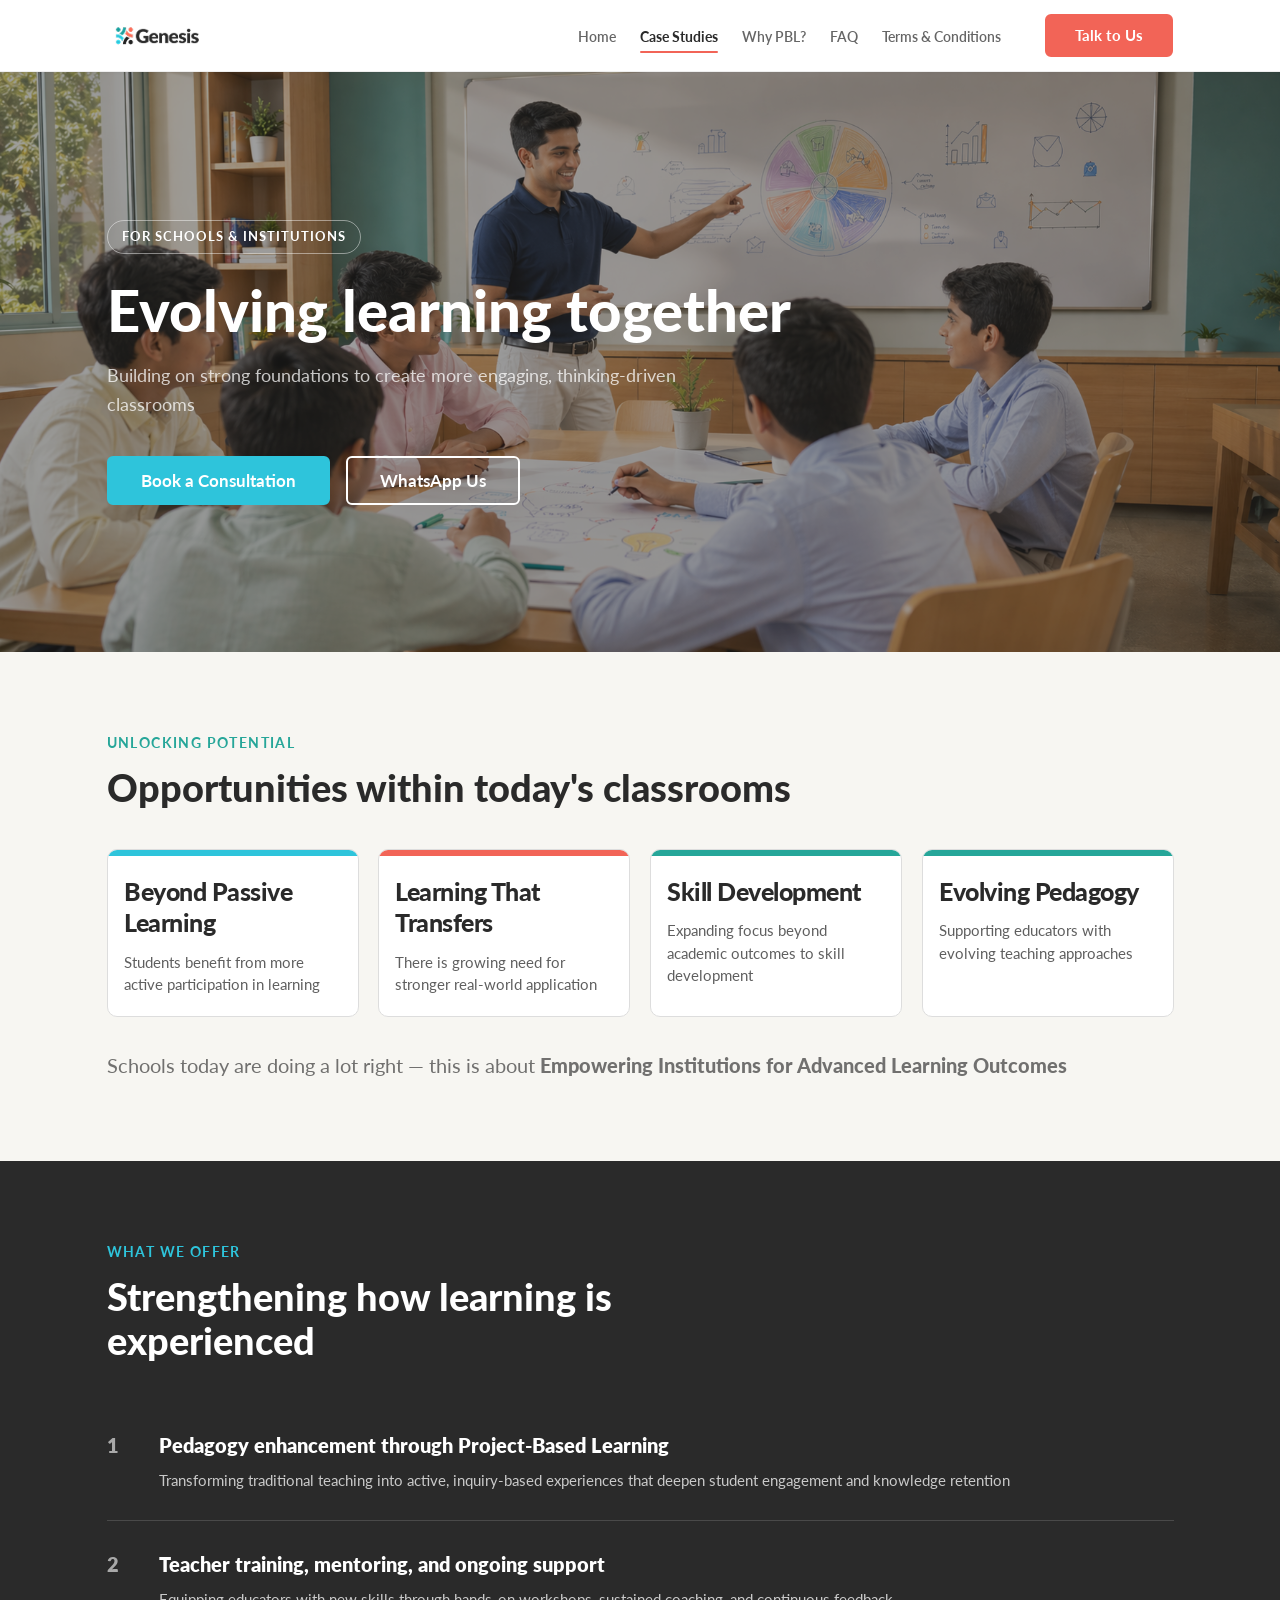
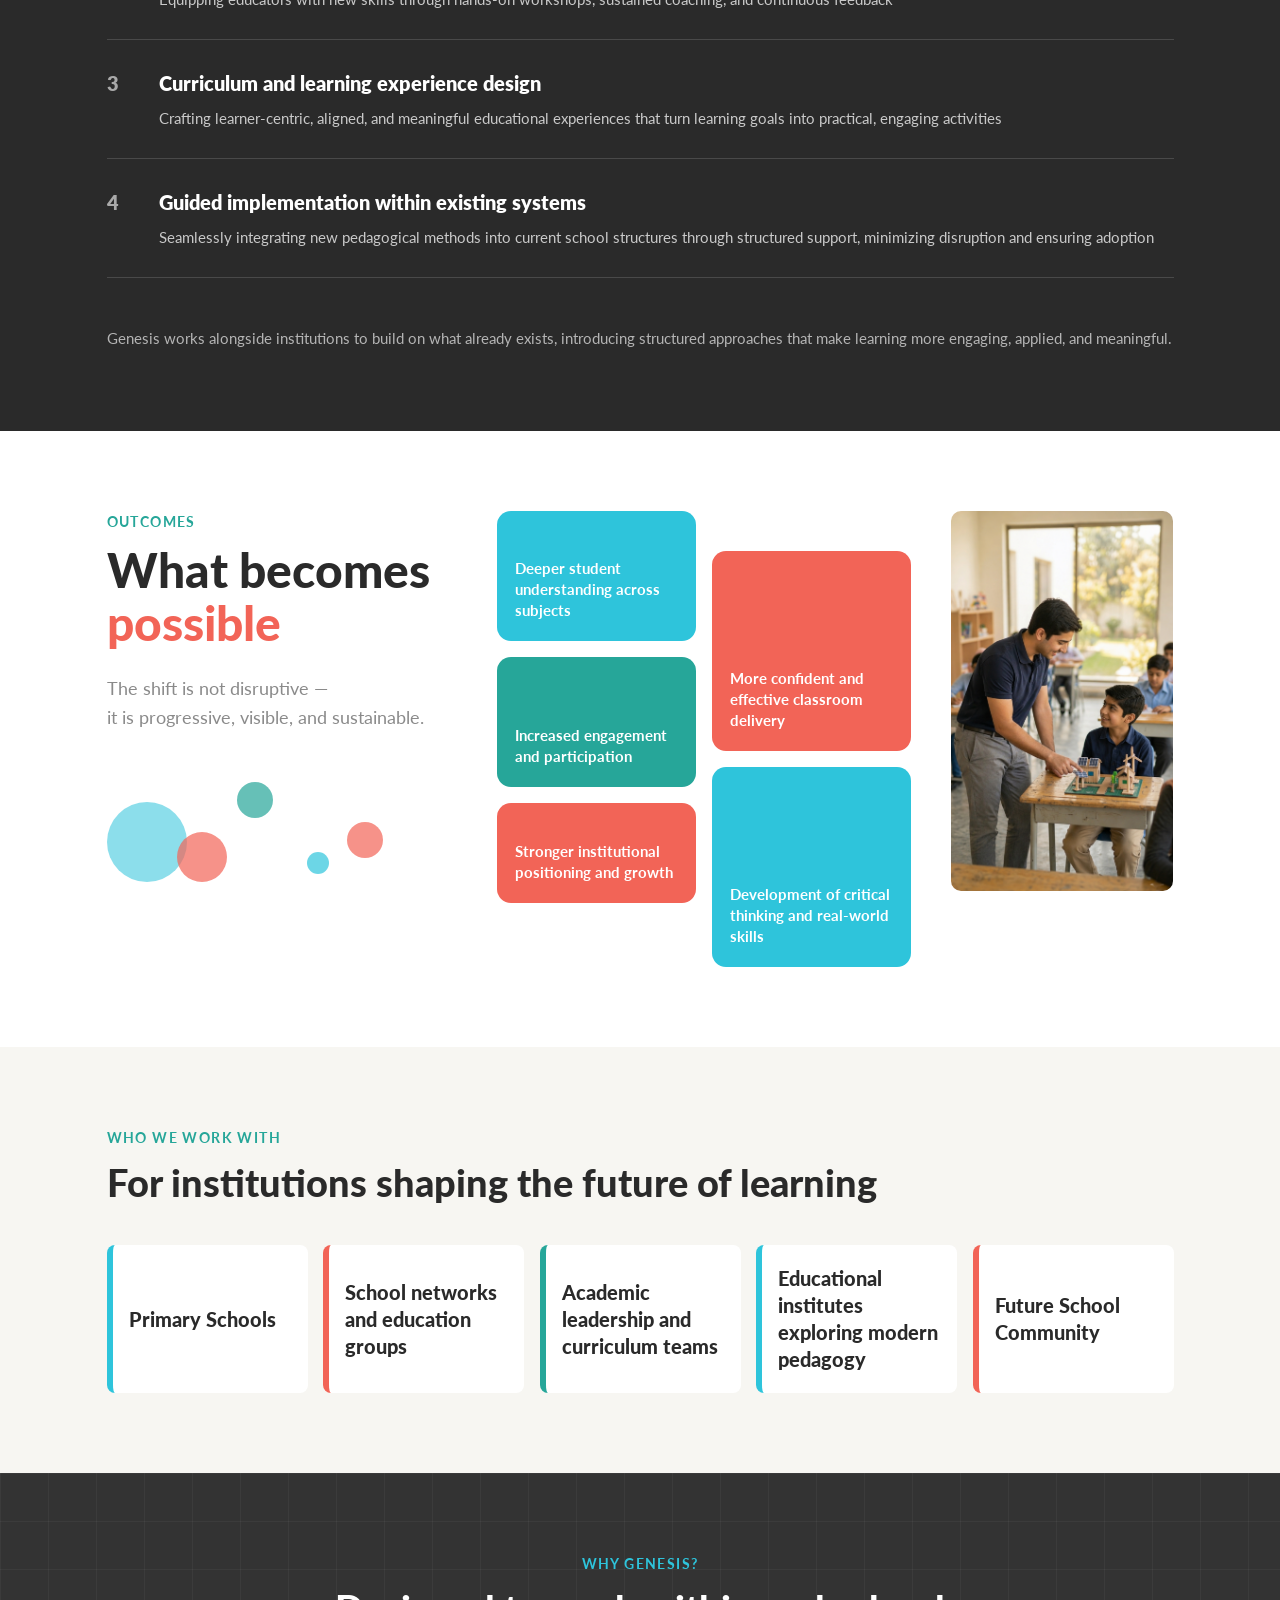
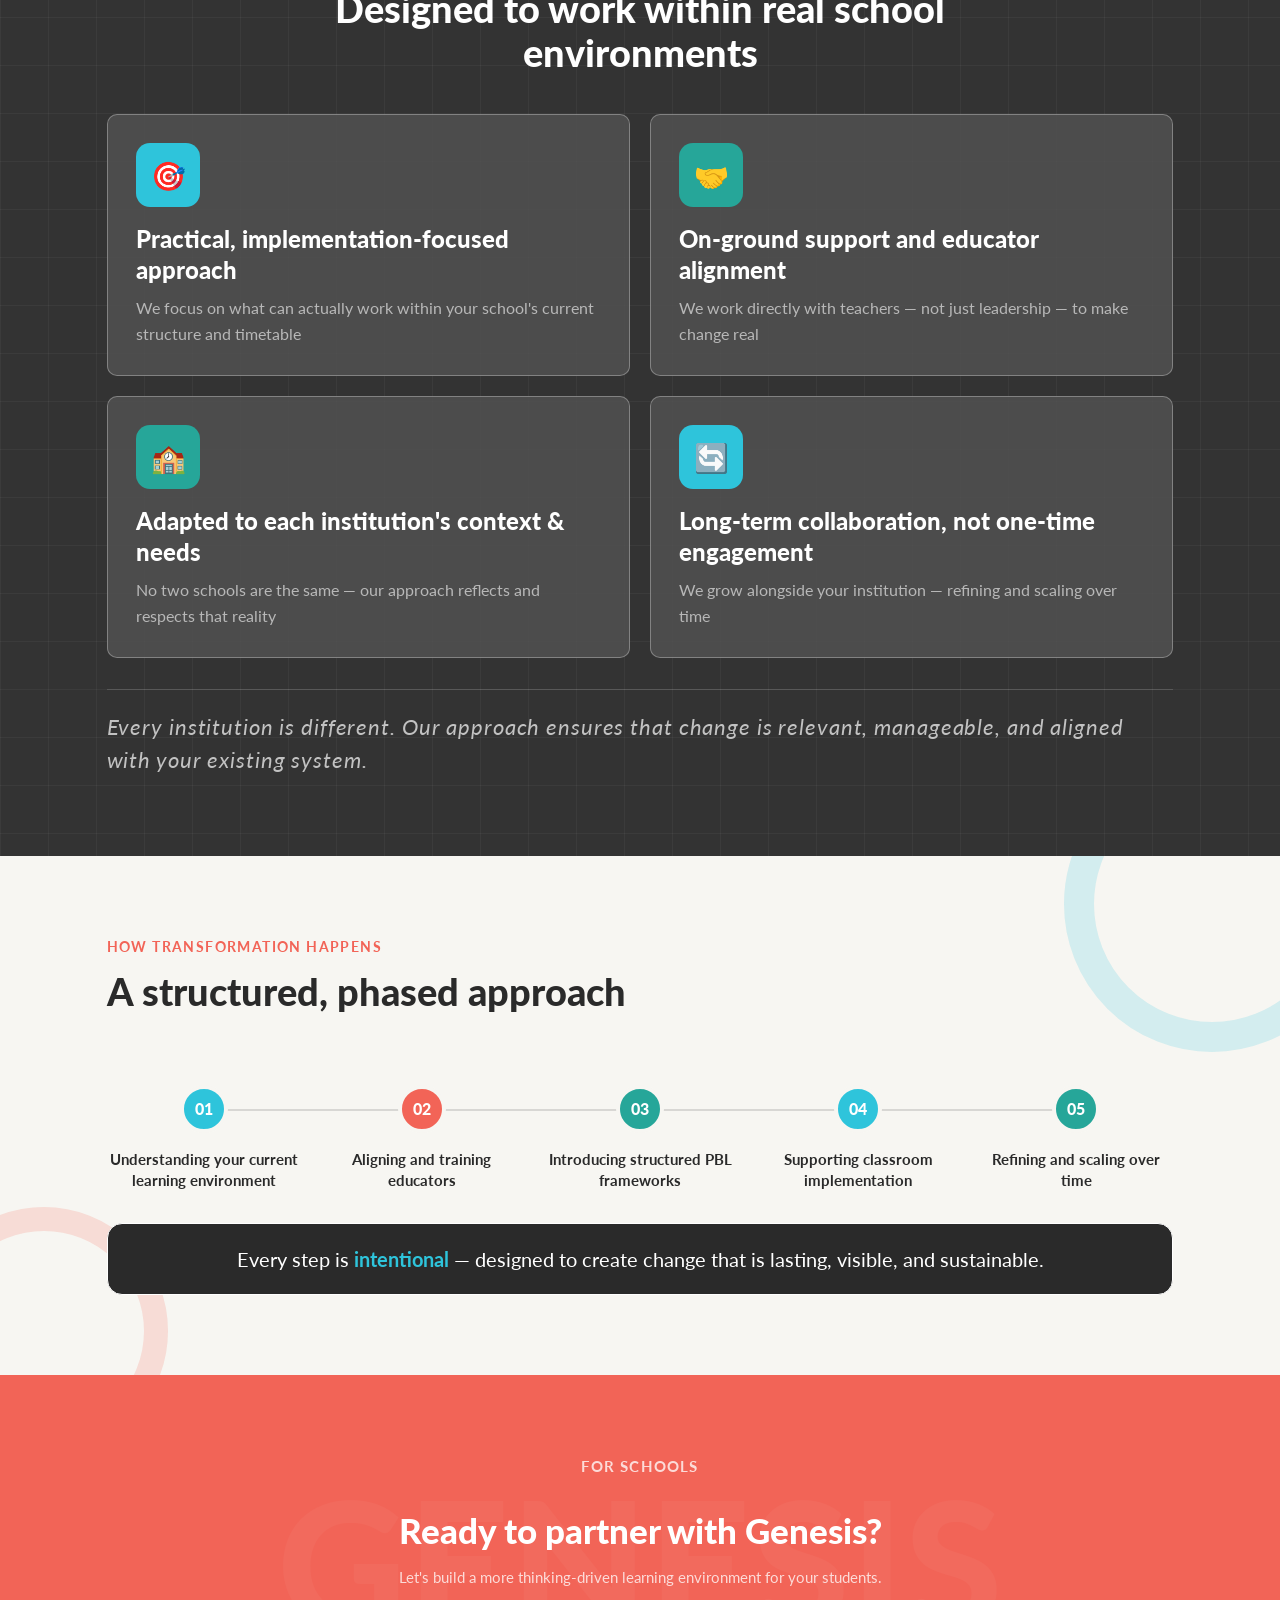
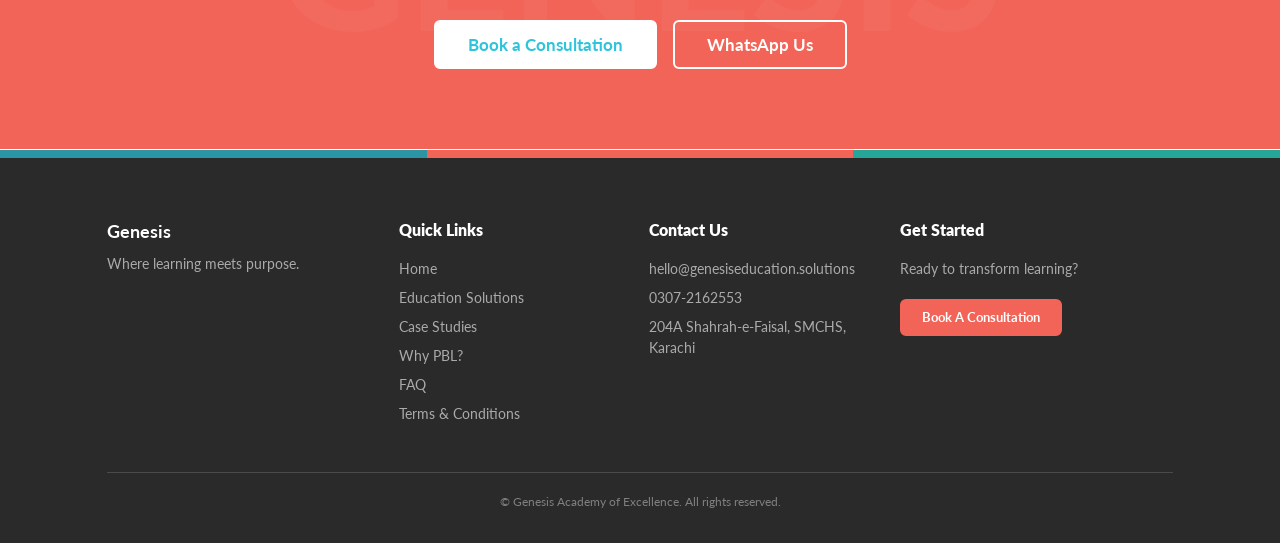
==== commit 0084bad6: "Update contact email to hello@genesiseducation.solutions Co-Authored-By: Claude Sonnet 5 <noreply@an" ====
--- a/case-studies.html
+++ b/case-studies.html
@@ -312,7 +312,7 @@
     </div>
     <div class="footer__col">
       <h4>Contact Us</h4>
-      <p>hello@genesis.edu</p>
+      <p>hello@genesiseducation.solutions</p>
       <p><a href="tel:+923072162553">0307-2162553</a></p>
       <p>204A Shahrah-e-Faisal, SMCHS, Karachi</p>
     </div>
